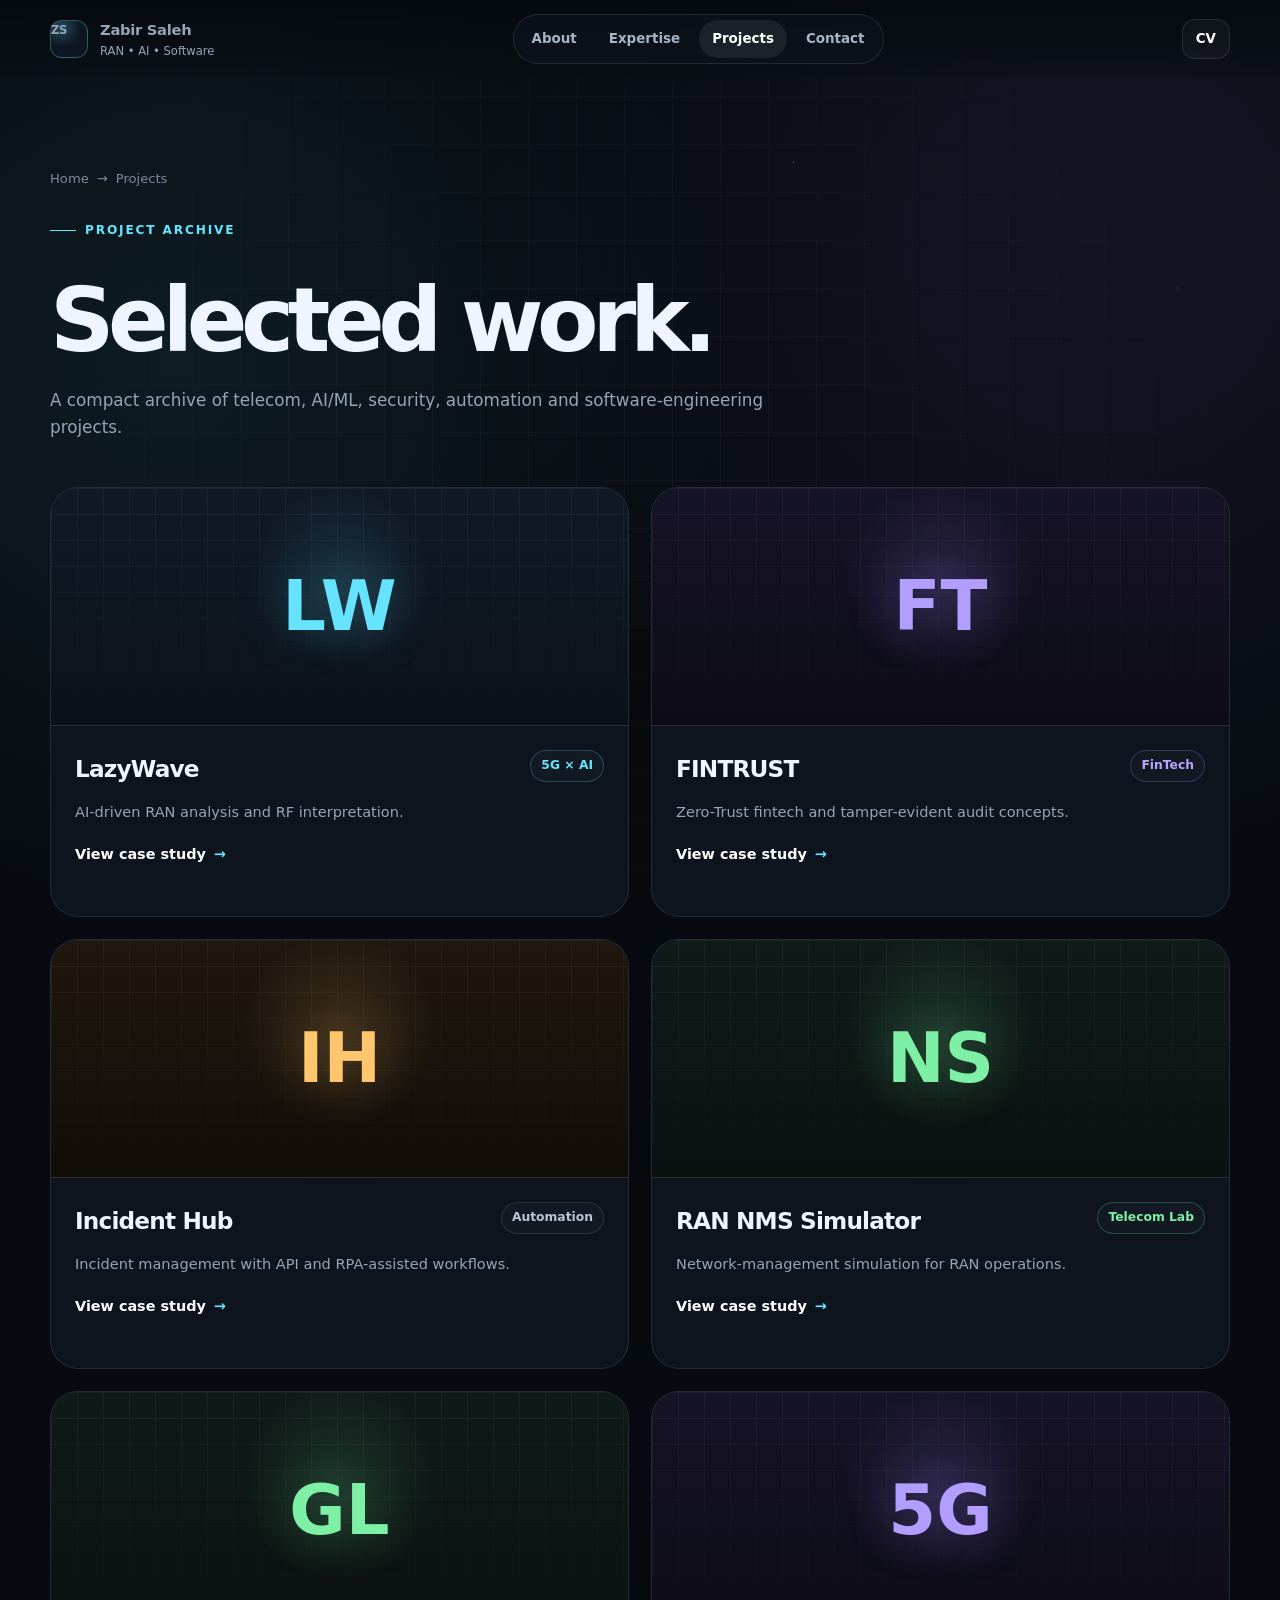
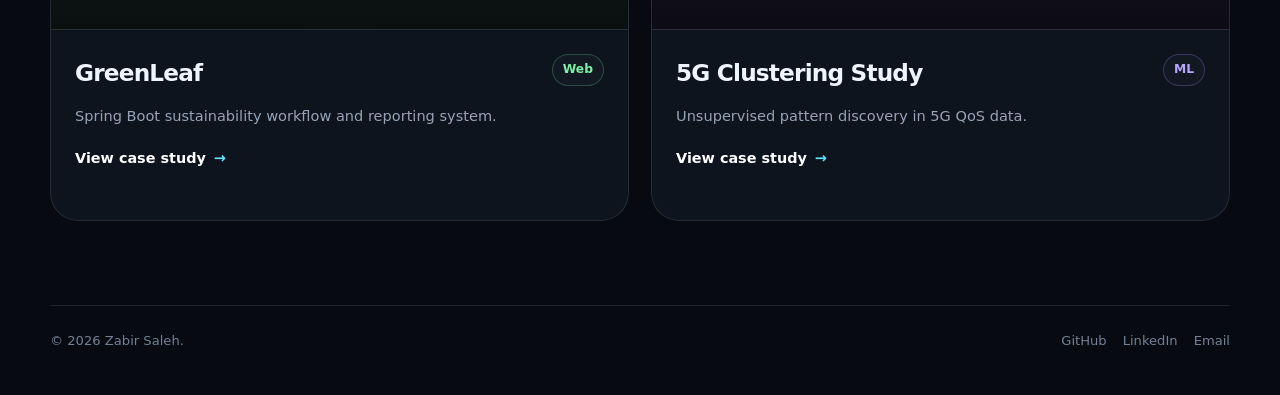
==== projects/index.html @ 318e73ec "Simplify portfolio landing page" ====
<!doctype html>
<html lang="en">
<head>
  <meta charset="utf-8">
  <meta name="viewport" content="width=device-width, initial-scale=1">
  <meta name="theme-color" content="#070b11">
  <meta name="description" content="Selected projects by Zabir Saleh across 5G RAN, AI/ML, telecom simulation and software engineering.">
  <title>Projects | Zabir Saleh</title>
  <link rel="icon" href="../assets/img/favicon.svg" type="image/svg+xml">
  <link rel="stylesheet" href="../assets/css/style.css">
</head>
<body>

<header class="site-header">
  <div class="nav-wrap">
    <a class="brand-lockup" href="../index.html" aria-label="Zabir Saleh home">
      <span class="brand-mark">ZS</span>
      <span><strong>Zabir Saleh</strong><span>RAN • AI • Software</span></span>
    </a>
    <nav class="desktop-nav" aria-label="Primary navigation">
      <a href="../index.html#about">About</a>
      <a href="../index.html#expertise">Expertise</a>
      <a class="active" href="index.html">Projects</a>
      <a href="../index.html#contact">Contact</a>
    </nav>
    <div class="nav-actions">
      <a class="btn nav-cta" href="../cv.html">CV</a>
      <button class="menu-toggle" aria-label="Open navigation" aria-expanded="false"><span></span><span></span><span></span></button>
    </div>
  </div>
  <nav class="mobile-nav" aria-label="Mobile navigation">
    <a href="../index.html#about">About</a>
    <a href="../index.html#expertise">Expertise</a>
    <a class="active" href="index.html">Projects</a>
    <a href="../index.html#contact">Contact</a>
    <a href="../cv.html">CV / Resume</a>
  </nav>
</header>

<main class="subpage">
  <section class="project-hero">
    <div class="container">
      <div class="breadcrumb"><a href="../index.html">Home</a><span>→</span><span>Projects</span></div>
      <div class="eyebrow reveal" style="margin-top:32px;">Project Archive</div>
      <h1 class="project-page-title reveal">Selected work.</h1>
      <p class="project-page-lead reveal">
        A compact archive of telecom, AI/ML, security, automation and software-engineering projects.
      </p>

      <div class="project-grid" style="margin-top:46px;">
        <article class="project-card reveal">
          <div class="project-art"><div class="grid-art"></div><div class="symbol">LW</div></div>
          <div class="project-body"><div class="project-topline"><h3>LazyWave</h3><span class="tag brand">5G × AI</span></div><p>AI-driven RAN analysis and RF interpretation.</p><a class="project-link" href="lazywave.html">View case study <span>→</span></a></div>
        </article>
        <article class="project-card reveal" data-accent="purple">
          <div class="project-art"><div class="grid-art"></div><div class="symbol">FT</div></div>
          <div class="project-body"><div class="project-topline"><h3>FINTRUST</h3><span class="tag purple">FinTech</span></div><p>Zero-Trust fintech and tamper-evident audit concepts.</p><a class="project-link" href="fintrust.html">View case study <span>→</span></a></div>
        </article>
        <article class="project-card reveal" data-accent="orange">
          <div class="project-art"><div class="grid-art"></div><div class="symbol">IH</div></div>
          <div class="project-body"><div class="project-topline"><h3>Incident Hub</h3><span class="tag">Automation</span></div><p>Incident management with API and RPA-assisted workflows.</p><a class="project-link" href="incident-hub.html">View case study <span>→</span></a></div>
        </article>
        <article class="project-card reveal" data-accent="green">
          <div class="project-art"><div class="grid-art"></div><div class="symbol">NS</div></div>
          <div class="project-body"><div class="project-topline"><h3>RAN NMS Simulator</h3><span class="tag green">Telecom Lab</span></div><p>Network-management simulation for RAN operations.</p><a class="project-link" href="nms-simulator.html">View case study <span>→</span></a></div>
        </article>
        <article class="project-card reveal" data-accent="green">
          <div class="project-art"><div class="grid-art"></div><div class="symbol">GL</div></div>
          <div class="project-body"><div class="project-topline"><h3>GreenLeaf</h3><span class="tag green">Web</span></div><p>Spring Boot sustainability workflow and reporting system.</p><a class="project-link" href="greenleaf.html">View case study <span>→</span></a></div>
        </article>
        <article class="project-card reveal" data-accent="purple">
          <div class="project-art"><div class="grid-art"></div><div class="symbol">5G</div></div>
          <div class="project-body"><div class="project-topline"><h3>5G Clustering Study</h3><span class="tag purple">ML</span></div><p>Unsupervised pattern discovery in 5G QoS data.</p><a class="project-link" href="5g-clustering.html">View case study <span>→</span></a></div>
        </article>
      </div>
    </div>
  </section>
</main>

<footer class="site-footer">
  <div class="container footer-row">
    <div>© <span data-year></span> Zabir Saleh.</div>
    <div class="footer-links">
      <a data-github href="#" target="_blank" rel="noreferrer">GitHub</a>
      <a data-linkedin href="#" target="_blank" rel="noreferrer">LinkedIn</a>
      <a data-email href="#">Email</a>
    </div>
  </div>
</footer>
<script src="../assets/js/main.js"></script>
</body>
</html>
---- assets/css/style.css ----
:root {
  --bg: #070b11;
  --bg-soft: #0c121b;
  --panel: rgba(17, 25, 37, 0.84);
  --panel-strong: #111925;
  --text: #eef5ff;
  --muted: #96a4b7;
  --line: rgba(255,255,255,.10);
  --line-strong: rgba(255,255,255,.16);
  --brand: #66e3ff;
  --brand-2: #7df0a5;
  --brand-3: #9f88ff;
  --warn: #ffc66d;
  --danger: #ff8b9b;
  --radius: 24px;
  --radius-sm: 14px;
  --shadow: 0 24px 70px rgba(0,0,0,.35);
  --max: 1180px;
}

* { box-sizing: border-box; }

html {
  scroll-behavior: smooth;
  scroll-padding-top: 92px;
}

body {
  margin: 0;
  min-width: 320px;
  color: var(--text);
  background:
    radial-gradient(circle at 14% 18%, rgba(102,227,255,.08), transparent 28%),
    radial-gradient(circle at 86% 12%, rgba(159,136,255,.08), transparent 30%),
    var(--bg);
  font-family: Inter, ui-sans-serif, system-ui, -apple-system, BlinkMacSystemFont, "Segoe UI", sans-serif;
  -webkit-font-smoothing: antialiased;
  line-height: 1.6;
}

body::before {
  content: "";
  position: fixed;
  inset: 0;
  z-index: -2;
  pointer-events: none;
  background-image:
    linear-gradient(rgba(255,255,255,.026) 1px, transparent 1px),
    linear-gradient(90deg, rgba(255,255,255,.026) 1px, transparent 1px);
  background-size: 48px 48px;
  mask-image: radial-gradient(circle at center, #000 20%, transparent 92%);
}

body::after {
  content: "";
  position: fixed;
  inset: 0;
  z-index: -3;
  pointer-events: none;
  background:
    radial-gradient(1px 1px at 10% 20%, rgba(255,255,255,.55), transparent),
    radial-gradient(1px 1px at 23% 70%, rgba(255,255,255,.28), transparent),
    radial-gradient(1px 1px at 62% 18%, rgba(255,255,255,.42), transparent),
    radial-gradient(1px 1px at 78% 62%, rgba(255,255,255,.30), transparent),
    radial-gradient(1px 1px at 92% 32%, rgba(255,255,255,.34), transparent);
}

::selection {
  background: rgba(102,227,255,.28);
  color: white;
}

a { color: inherit; text-decoration: none; }
img { max-width: 100%; display: block; }
button, input, textarea { font: inherit; }

.container {
  width: min(var(--max), calc(100% - 40px));
  margin-inline: auto;
}

.section {
  padding: 96px 0;
}

.section-tight { padding: 70px 0; }

.eyebrow {
  display: inline-flex;
  align-items: center;
  gap: 9px;
  margin-bottom: 16px;
  color: var(--brand);
  font-size: .76rem;
  font-weight: 800;
  letter-spacing: .15em;
  text-transform: uppercase;
}

.eyebrow::before {
  content: "";
  width: 26px;
  height: 1px;
  background: currentColor;
}

.section-title {
  margin: 0;
  max-width: 800px;
  font-size: clamp(2.15rem, 5vw, 4.35rem);
  line-height: 1.02;
  letter-spacing: -.055em;
}

.section-title em,
.hero-title em {
  font-family: Georgia, "Times New Roman", serif;
  font-weight: 400;
  color: rgba(238,245,255,.88);
}

.section-copy {
  max-width: 720px;
  margin-top: 24px;
  color: var(--muted);
  font-size: 1.03rem;
}

.muted { color: var(--muted); }
.small { font-size: .9rem; }

.grid-2 {
  display: grid;
  grid-template-columns: repeat(2, minmax(0,1fr));
  gap: 24px;
}

.grid-3 {
  display: grid;
  grid-template-columns: repeat(3, minmax(0,1fr));
  gap: 20px;
}

.grid-4 {
  display: grid;
  grid-template-columns: repeat(4, minmax(0,1fr));
  gap: 16px;
}

.card {
  border: 1px solid var(--line);
  background:
    linear-gradient(180deg, rgba(255,255,255,.035), rgba(255,255,255,.012)),
    var(--panel);
  border-radius: var(--radius);
  box-shadow: inset 0 1px 0 rgba(255,255,255,.035);
}

.glass {
  backdrop-filter: blur(16px);
  -webkit-backdrop-filter: blur(16px);
}

.tag {
  display: inline-flex;
  align-items: center;
  min-height: 30px;
  padding: 5px 10px;
  border: 1px solid var(--line);
  border-radius: 999px;
  color: #b9c6d7;
  background: rgba(255,255,255,.025);
  font-size: .77rem;
  font-weight: 700;
}

.tag.brand { color: var(--brand); border-color: rgba(102,227,255,.24); }
.tag.green { color: var(--brand-2); border-color: rgba(125,240,165,.24); }
.tag.purple { color: #b6a6ff; border-color: rgba(159,136,255,.26); }

.btn {
  display: inline-flex;
  align-items: center;
  justify-content: center;
  gap: 9px;
  min-height: 46px;
  padding: 11px 18px;
  border: 1px solid var(--line);
  border-radius: 13px;
  background: rgba(255,255,255,.035);
  color: white;
  font-weight: 750;
  cursor: pointer;
  transition: transform .2s ease, border-color .2s ease, background .2s ease;
}

.btn:hover {
  transform: translateY(-2px);
  border-color: var(--line-strong);
  background: rgba(255,255,255,.065);
}

.btn-primary {
  border-color: rgba(102,227,255,.32);
  color: #061019;
  background: linear-gradient(135deg, var(--brand), #99f3ff);
  box-shadow: 0 12px 35px rgba(102,227,255,.16);
}

.btn-primary:hover { background: linear-gradient(135deg, #83e9ff, #b6f7ff); }

.icon {
  width: 18px;
  height: 18px;
  display: inline-block;
  flex: 0 0 18px;
}

/* Header */
.site-header {
  position: fixed;
  inset: 0 0 auto;
  z-index: 100;
  background: linear-gradient(180deg, rgba(7,11,17,.92), rgba(7,11,17,.72), transparent);
  backdrop-filter: blur(10px);
  -webkit-backdrop-filter: blur(10px);
}

.nav-wrap {
  width: min(var(--max), calc(100% - 40px));
  min-height: 78px;
  margin-inline: auto;
  display: flex;
  align-items: center;
  justify-content: space-between;
  gap: 24px;
}

.brand-lockup {
  display: flex;
  align-items: center;
  gap: 12px;
}

.brand-mark {
  width: 38px;
  height: 38px;
  display: grid;
  place-items: center;
  border-radius: 12px;
  border: 1px solid rgba(102,227,255,.30);
  background:
    radial-gradient(circle at 30% 20%, rgba(102,227,255,.25), transparent 50%),
    #0d1621;
  color: var(--brand);
  font-size: .82rem;
  font-weight: 900;
  letter-spacing: -.02em;
}

.brand-lockup strong {
  display: block;
  font-size: .92rem;
  letter-spacing: -.02em;
}

.brand-lockup span {
  display: block;
  color: var(--muted);
  font-size: .72rem;
}

.desktop-nav {
  display: flex;
  align-items: center;
  gap: 6px;
  padding: 5px;
  border: 1px solid var(--line);
  border-radius: 999px;
  background: rgba(14,21,31,.7);
}

.desktop-nav a {
  padding: 8px 13px;
  border-radius: 999px;
  color: #a7b4c5;
  font-size: .84rem;
  font-weight: 700;
  transition: color .2s ease, background .2s ease;
}

.desktop-nav a:hover,
.desktop-nav a.active {
  color: white;
  background: rgba(255,255,255,.07);
}

.nav-actions {
  display: flex;
  align-items: center;
  gap: 10px;
}

.nav-cta {
  min-height: 40px;
  padding: 8px 13px;
  font-size: .84rem;
}

.menu-toggle {
  display: none;
  width: 42px;
  height: 42px;
  border: 1px solid var(--line);
  border-radius: 12px;
  background: rgba(255,255,255,.035);
  color: white;
  cursor: pointer;
}

.menu-toggle span {
  display: block;
  width: 18px;
  height: 2px;
  margin: 4px auto;
  border-radius: 2px;
  background: currentColor;
  transition: transform .25s ease, opacity .25s ease;
}

.menu-toggle.open span:first-child { transform: translateY(6px) rotate(45deg); }
.menu-toggle.open span:nth-child(2) { opacity: 0; }
.menu-toggle.open span:last-child { transform: translateY(-6px) rotate(-45deg); }

.mobile-nav {
  display: none;
  width: min(var(--max), calc(100% - 40px));
  margin: -4px auto 12px;
  padding: 12px;
  border: 1px solid var(--line);
  border-radius: 18px;
  background: rgba(14,21,31,.96);
  box-shadow: var(--shadow);
}

.mobile-nav.open { display: grid; }

.mobile-nav a {
  padding: 11px 12px;
  border-radius: 10px;
  color: #b7c2d1;
  font-weight: 750;
}

.mobile-nav a:hover,
.mobile-nav a.active {
  color: white;
  background: rgba(255,255,255,.05);
}

/* Hero */
.hero {
  position: relative;
  min-height: 100vh;
  padding: 138px 0 70px;
  display: grid;
  align-items: center;
  overflow: hidden;
}

.hero-grid {
  display: grid;
  grid-template-columns: 1.05fr .95fr;
  gap: 58px;
  align-items: center;
}

.hero-kicker {
  display: inline-flex;
  gap: 10px;
  align-items: center;
  margin-bottom: 18px;
  color: #b9c6d7;
  font-size: .86rem;
  font-weight: 700;
}

.status-dot {
  width: 8px;
  height: 8px;
  border-radius: 50%;
  background: var(--brand-2);
  box-shadow: 0 0 0 5px rgba(125,240,165,.08), 0 0 20px rgba(125,240,165,.35);
}

.hero-title {
  margin: 0;
  max-width: 790px;
  font-size: clamp(3.35rem, 7.2vw, 7.15rem);
  line-height: .91;
  letter-spacing: -.075em;
}

.hero-title .accent {
  color: var(--brand);
}

.hero-desc {
  max-width: 650px;
  margin: 28px 0 0;
  color: var(--muted);
  font-size: clamp(1rem, 1.5vw, 1.12rem);
}

.hero-actions {
  display: flex;
  flex-wrap: wrap;
  gap: 12px;
  margin-top: 32px;
}

.hero-meta {
  display: flex;
  flex-wrap: wrap;
  gap: 20px;
  margin-top: 34px;
  color: #7f8da0;
  font-size: .82rem;
}

.hero-meta strong {
  display: block;
  margin-bottom: 2px;
  color: #dce6f2;
  font-size: .92rem;
}

.hero-visual {
  position: relative;
  min-height: 520px;
}

.network-stage {
  position: absolute;
  inset: 20px 0 0;
  overflow: hidden;
  border: 1px solid var(--line);
  border-radius: 34px;
  background:
    radial-gradient(circle at 50% 38%, rgba(102,227,255,.12), transparent 28%),
    radial-gradient(circle at 20% 80%, rgba(159,136,255,.10), transparent 30%),
    linear-gradient(180deg, rgba(255,255,255,.035), rgba(255,255,255,.012)),
    #0b1119;
  box-shadow: var(--shadow), inset 0 1px 0 rgba(255,255,255,.05);
}

.network-stage::before {
  content: "";
  position: absolute;
  inset: 0;
  background-image:
    linear-gradient(rgba(255,255,255,.035) 1px, transparent 1px),
    linear-gradient(90deg, rgba(255,255,255,.035) 1px, transparent 1px);
  background-size: 32px 32px;
  mask-image: linear-gradient(to bottom, #000, transparent 92%);
}

.radar {
  position: absolute;
  left: 50%;
  top: 47%;
  width: 290px;
  aspect-ratio: 1;
  transform: translate(-50%, -50%);
}

.ring {
  position: absolute;
  inset: 0;
  border: 1px solid rgba(102,227,255,.18);
  border-radius: 50%;
}

.ring:nth-child(2) { inset: 18%; }
.ring:nth-child(3) { inset: 36%; }

.radar::before,
.radar::after {
  content: "";
  position: absolute;
  left: 50%;
  top: 50%;
  background: linear-gradient(90deg, transparent, rgba(102,227,255,.28), transparent);
  transform-origin: center;
}
.radar::before { width: 100%; height: 1px; transform: translate(-50%, -50%) rotate(23deg); }
.radar::after { width: 1px; height: 100%; transform: translate(-50%, -50%) rotate(23deg); }

.core-node {
  position: absolute;
  left: 50%;
  top: 50%;
  width: 58px;
  height: 58px;
  display: grid;
  place-items: center;
  transform: translate(-50%, -50%);
  border: 1px solid rgba(102,227,255,.45);
  border-radius: 18px;
  background: #0c1822;
  color: var(--brand);
  font-size: 1.28rem;
  font-weight: 900;
  box-shadow: 0 0 60px rgba(102,227,255,.15);
}

.signal-node {
  position: absolute;
  width: 10px;
  height: 10px;
  border-radius: 50%;
  background: var(--brand);
  box-shadow: 0 0 20px rgba(102,227,255,.7);
}
.node-a { left: 18%; top: 28%; }
.node-b { right: 16%; top: 35%; background: var(--brand-2); box-shadow: 0 0 20px rgba(125,240,165,.65); }
.node-c { left: 26%; bottom: 20%; background: #b29eff; box-shadow: 0 0 20px rgba(159,136,255,.7); }
.node-d { right: 22%; bottom: 18%; background: var(--warn); box-shadow: 0 0 20px rgba(255,198,109,.6); }

.metric-card {
  position: absolute;
  min-width: 150px;
  padding: 13px 14px;
  border: 1px solid var(--line);
  border-radius: 16px;
  background: rgba(12,18,27,.84);
  backdrop-filter: blur(10px);
  box-shadow: 0 14px 40px rgba(0,0,0,.25);
}

.metric-card span {
  display: block;
  color: var(--muted);
  font-size: .67rem;
  font-weight: 700;
  letter-spacing: .09em;
  text-transform: uppercase;
}

.metric-card strong {
  display: block;
  margin-top: 3px;
  font-size: 1.25rem;
  letter-spacing: -.03em;
}

.metric-card small { color: #7c8ca0; font-size: .72rem; }
.metric-a { left: 24px; top: 25px; }
.metric-b { right: 22px; top: 86px; }
.metric-c { left: 28px; bottom: 35px; }
.metric-d { right: 26px; bottom: 28px; }

.scroll-cue {
  position: absolute;
  left: 50%;
  bottom: 24px;
  display: inline-flex;
  align-items: center;
  gap: 9px;
  transform: translateX(-50%);
  color: #718095;
  font-size: .75rem;
  font-weight: 700;
  letter-spacing: .1em;
  text-transform: uppercase;
}

.scroll-cue::before {
  content: "";
  width: 22px;
  height: 32px;
  border: 1px solid rgba(255,255,255,.15);
  border-radius: 999px;
}

/* Stats */
.stats-row {
  display: grid;
  grid-template-columns: repeat(4, minmax(0,1fr));
  gap: 14px;
  margin-top: 42px;
}

.stat-card {
  min-height: 142px;
  padding: 22px;
}

.stat-card strong {
  display: block;
  font-size: clamp(1.8rem, 4vw, 3rem);
  line-height: 1;
  letter-spacing: -.055em;
}

.stat-card span {
  display: block;
  margin-top: 10px;
  color: var(--muted);
  font-size: .84rem;
}

/* Expertise */
.expertise-grid {
  display: grid;
  grid-template-columns: repeat(3, minmax(0,1fr));
  gap: 18px;
  margin-top: 44px;
}

.expertise-card {
  min-height: 250px;
  padding: 24px;
  position: relative;
  overflow: hidden;
  transition: transform .25s ease, border-color .25s ease;
}

.expertise-card:hover {
  transform: translateY(-6px);
  border-color: var(--line-strong);
}

.expertise-card::after {
  content: "";
  position: absolute;
  width: 180px;
  height: 180px;
  right: -55px;
  top: -70px;
  border-radius: 50%;
  background: radial-gradient(circle, rgba(102,227,255,.10), transparent 70%);
}

.expertise-number {
  color: #65758a;
  font-size: .72rem;
  font-weight: 800;
  letter-spacing: .12em;
}

.expertise-card h3 {
  margin: 56px 0 0;
  font-size: 1.34rem;
  letter-spacing: -.035em;
}

.expertise-card p {
  margin: 11px 0 0;
  color: var(--muted);
  font-size: .92rem;
}

/* Experience timeline */
.timeline {
  margin-top: 44px;
  border-top: 1px solid var(--line);
}

.timeline-item {
  display: grid;
  grid-template-columns: 170px 1fr auto;
  gap: 30px;
  padding: 30px 0;
  border-bottom: 1px solid var(--line);
}

.timeline-period {
  color: #7f8da0;
  font-size: .84rem;
  font-weight: 750;
}

.timeline-item h3 {
  margin: 0;
  font-size: 1.22rem;
  letter-spacing: -.025em;
}

.timeline-item h4 {
  margin: 5px 0 0;
  color: var(--brand);
  font-size: .9rem;
  font-weight: 700;
}

.timeline-item p {
  max-width: 720px;
  margin: 13px 0 0;
  color: var(--muted);
  font-size: .92rem;
}

/* Projects */
.project-grid {
  display: grid;
  grid-template-columns: repeat(2, minmax(0,1fr));
  gap: 22px;
  margin-top: 44px;
}

.project-card {
  position: relative;
  min-height: 430px;
  overflow: hidden;
  border: 1px solid var(--line);
  border-radius: 28px;
  background: #0d141e;
  transition: transform .25s ease, border-color .25s ease;
}

.project-card:hover {
  transform: translateY(-6px);
  border-color: var(--line-strong);
}

.project-art {
  position: relative;
  height: 238px;
  overflow: hidden;
  border-bottom: 1px solid var(--line);
  background:
    radial-gradient(circle at 50% 38%, rgba(102,227,255,.12), transparent 28%),
    linear-gradient(180deg, #101a26, #0b1119);
}

.project-art .grid-art {
  position: absolute;
  inset: 0;
  background-image:
    linear-gradient(rgba(255,255,255,.045) 1px, transparent 1px),
    linear-gradient(90deg, rgba(255,255,255,.045) 1px, transparent 1px);
  background-size: 26px 26px;
  mask-image: linear-gradient(to bottom,#000,transparent);
}

.project-art .symbol {
  position: absolute;
  left: 50%;
  top: 50%;
  transform: translate(-50%,-50%);
  color: var(--brand);
  font-size: 4.3rem;
  font-weight: 900;
  text-shadow: 0 0 50px rgba(102,227,255,.25);
}

.project-card[data-accent="green"] .project-art {
  background: radial-gradient(circle at 50% 38%, rgba(125,240,165,.13), transparent 30%), linear-gradient(180deg,#0f1b19,#0b1110);
}
.project-card[data-accent="green"] .symbol { color: var(--brand-2); text-shadow: 0 0 50px rgba(125,240,165,.24); }
.project-card[data-accent="purple"] .project-art {
  background: radial-gradient(circle at 50% 38%, rgba(159,136,255,.15), transparent 30%), linear-gradient(180deg,#151326,#0d0c16);
}
.project-card[data-accent="purple"] .symbol { color: #b29eff; text-shadow: 0 0 50px rgba(159,136,255,.28); }
.project-card[data-accent="orange"] .project-art {
  background: radial-gradient(circle at 50% 38%, rgba(255,198,109,.14), transparent 30%), linear-gradient(180deg,#20170e,#110d09);
}
.project-card[data-accent="orange"] .symbol { color: var(--warn); text-shadow: 0 0 50px rgba(255,198,109,.22); }

.project-body { padding: 24px; }

.project-topline {
  display: flex;
  justify-content: space-between;
  gap: 14px;
  align-items: flex-start;
}

.project-card h3 {
  margin: 0;
  font-size: 1.45rem;
  letter-spacing: -.035em;
}

.project-card p {
  margin: 13px 0 0;
  color: var(--muted);
  font-size: .91rem;
}

.project-tags {
  display: flex;
  flex-wrap: wrap;
  gap: 7px;
  margin-top: 19px;
}

.project-link {
  display: inline-flex;
  align-items: center;
  gap: 8px;
  margin-top: 20px;
  color: white;
  font-weight: 800;
  font-size: .9rem;
}

.project-link span {
  color: var(--brand);
  transition: transform .2s ease;
}

.project-card:hover .project-link span { transform: translateX(4px); }

/* Lab / focus */
.focus-shell {
  display: grid;
  grid-template-columns: 1.1fr .9fr;
  gap: 28px;
  margin-top: 44px;
}

.focus-large,
.focus-stack > div {
  padding: 28px;
}

.focus-large {
  min-height: 420px;
  position: relative;
  overflow: hidden;
}

.focus-large h3 {
  margin: 0;
  max-width: 500px;
  font-size: clamp(1.8rem, 3vw, 3rem);
  line-height: 1.08;
  letter-spacing: -.045em;
}

.focus-large p {
  max-width: 650px;
  margin: 18px 0 0;
  color: var(--muted);
}

.focus-list {
  display: grid;
  gap: 10px;
  margin-top: 32px;
}

.focus-list div {
  display: flex;
  gap: 12px;
  align-items: center;
  padding: 12px 0;
  border-top: 1px solid var(--line);
  color: #bec9d7;
  font-size: .9rem;
}

.focus-list b {
  color: var(--brand);
  font-size: .74rem;
  letter-spacing: .1em;
}

.focus-stack {
  display: grid;
  gap: 18px;
}

.focus-stack > div { min-height: 200px; }
.focus-stack h4 { margin: 0; font-size: 1.2rem; }
.focus-stack p { margin: 12px 0 0; color: var(--muted); font-size: .9rem; }

/* Contact */
.contact-card {
  position: relative;
  overflow: hidden;
  padding: clamp(28px, 6vw, 62px);
  border-radius: 34px;
  text-align: center;
}

.contact-card::after {
  content: "";
  position: absolute;
  left: 50%;
  bottom: -160px;
  width: 600px;
  height: 300px;
  transform: translateX(-50%);
  border-radius: 50%;
  background: radial-gradient(ellipse, rgba(102,227,255,.12), transparent 68%);
}

.contact-card h2 {
  position: relative;
  z-index: 1;
  margin: 0 auto;
  max-width: 760px;
  font-size: clamp(2.3rem, 5vw, 4.8rem);
  line-height: 1;
  letter-spacing: -.06em;
}

.contact-card p {
  position: relative;
  z-index: 1;
  max-width: 620px;
  margin: 22px auto 0;
  color: var(--muted);
}

.contact-actions {
  position: relative;
  z-index: 1;
  display: flex;
  justify-content: center;
  flex-wrap: wrap;
  gap: 12px;
  margin-top: 30px;
}

/* Footer */
.site-footer {
  padding: 30px 0 44px;
  color: #738196;
  font-size: .82rem;
}

.footer-row {
  display: flex;
  justify-content: space-between;
  align-items: center;
  gap: 20px;
  border-top: 1px solid var(--line);
  padding-top: 24px;
}

.footer-links {
  display: flex;
  flex-wrap: wrap;
  gap: 16px;
}

.footer-links a:hover { color: white; }

/* Reveal animation */
.reveal {
  opacity: 0;
  transform: translateY(16px);
  transition: opacity .55s ease, transform .55s ease;
}

.reveal.visible {
  opacity: 1;
  transform: none;
}

/* Project detail pages */
.subpage {
  padding-top: 92px;
}

.project-hero {
  padding: 76px 0 54px;
}

.breadcrumb {
  display: flex;
  flex-wrap: wrap;
  align-items: center;
  gap: 8px;
  color: #7d8a9d;
  font-size: .82rem;
}

.breadcrumb a:hover { color: white; }

.project-page-title {
  margin: 24px 0 0;
  max-width: 920px;
  font-size: clamp(3rem, 7vw, 6.6rem);
  line-height: .9;
  letter-spacing: -.072em;
}

.project-page-lead {
  max-width: 760px;
  margin-top: 26px;
  color: var(--muted);
  font-size: 1.05rem;
}

.project-meta-grid {
  display: grid;
  grid-template-columns: repeat(4, minmax(0,1fr));
  gap: 12px;
  margin-top: 36px;
}

.meta-box { padding: 18px; }
.meta-box span {
  display: block;
  color: #718096;
  font-size: .68rem;
  font-weight: 800;
  letter-spacing: .12em;
  text-transform: uppercase;
}
.meta-box strong {
  display: block;
  margin-top: 7px;
  font-size: .92rem;
}

.project-showcase {
  min-height: 430px;
  margin-top: 44px;
  position: relative;
  overflow: hidden;
}

.showcase-grid {
  position: absolute;
  inset: 0;
  background-image:
    linear-gradient(rgba(255,255,255,.045) 1px, transparent 1px),
    linear-gradient(90deg, rgba(255,255,255,.045) 1px, transparent 1px);
  background-size: 34px 34px;
  mask-image: linear-gradient(to bottom,#000,transparent 94%);
}

.showcase-center {
  position: absolute;
  inset: 0;
  display: grid;
  place-items: center;
}

.showcase-core {
  width: 160px;
  height: 160px;
  display: grid;
  place-items: center;
  border-radius: 42px;
  border: 1px solid rgba(102,227,255,.30);
  color: var(--brand);
  background: rgba(11,22,32,.86);
  font-size: 3.3rem;
  font-weight: 900;
  box-shadow: 0 0 100px rgba(102,227,255,.14);
}

.showcase-note {
  position: absolute;
  padding: 13px 15px;
  border: 1px solid var(--line);
  border-radius: 14px;
  background: rgba(11,17,25,.84);
  color: #c2cedb;
  font-size: .78rem;
}
.note-1 { left: 7%; top: 14%; }
.note-2 { right: 7%; top: 22%; }
.note-3 { left: 10%; bottom: 18%; }
.note-4 { right: 9%; bottom: 16%; }

.content-grid {
  display: grid;
  grid-template-columns: 260px 1fr;
  gap: 60px;
  padding: 76px 0;
}

.side-index {
  position: sticky;
  top: 108px;
  align-self: start;
}

.side-index span {
  display: block;
  color: #6f7c8f;
  font-size: .72rem;
  font-weight: 800;
  letter-spacing: .12em;
  text-transform: uppercase;
  margin-bottom: 12px;
}

.side-index a {
  display: block;
  padding: 8px 0;
  color: #8c9aad;
  font-size: .85rem;
}

.side-index a:hover { color: white; }

.prose {
  max-width: 780px;
}

.prose section + section {
  margin-top: 62px;
  padding-top: 62px;
  border-top: 1px solid var(--line);
}

.prose h2 {
  margin: 0;
  font-size: clamp(1.9rem, 4vw, 3.1rem);
  line-height: 1.05;
  letter-spacing: -.045em;
}

.prose h3 {
  margin: 32px 0 0;
  font-size: 1.15rem;
}

.prose p,
.prose li {
  color: var(--muted);
  font-size: .96rem;
}

.prose ul {
  padding-left: 20px;
}

.prose li + li { margin-top: 8px; }

.tech-list {
  display: flex;
  flex-wrap: wrap;
  gap: 8px;
  margin-top: 18px;
}

.callout {
  margin-top: 24px;
  padding: 22px;
  border-left: 3px solid var(--brand);
  border-radius: 0 16px 16px 0;
  background: rgba(102,227,255,.05);
  color: #b9c6d7;
}

.next-project {
  display: flex;
  justify-content: space-between;
  align-items: center;
  gap: 20px;
  padding: 28px;
  margin-bottom: 80px;
}

.next-project small {
  display: block;
  color: #748195;
  font-weight: 800;
  letter-spacing: .12em;
  text-transform: uppercase;
}

.next-project strong {
  display: block;
  margin-top: 5px;
  font-size: 1.35rem;
}

/* CV */
.cv-page {
  padding: 110px 0 70px;
}

.cv-toolbar {
  display: flex;
  justify-content: space-between;
  gap: 16px;
  align-items: center;
  margin-bottom: 24px;
}

.cv-sheet {
  padding: clamp(26px, 5vw, 58px);
}

.cv-header {
  display: grid;
  grid-template-columns: 1fr auto;
  gap: 30px;
  padding-bottom: 34px;
  border-bottom: 1px solid var(--line);
}

.cv-header h1 {
  margin: 0;
  font-size: clamp(2.6rem, 6vw, 5rem);
  line-height: .95;
  letter-spacing: -.06em;
}

.cv-header p {
  max-width: 670px;
  margin: 16px 0 0;
  color: var(--muted);
}

.cv-contact {
  text-align: right;
  color: #aab6c5;
  font-size: .86rem;
}

.cv-contact a { display: block; margin-bottom: 6px; }

.cv-section {
  display: grid;
  grid-template-columns: 180px 1fr;
  gap: 36px;
  padding: 34px 0;
  border-bottom: 1px solid var(--line);
}

.cv-section h2 {
  margin: 0;
  color: #8795a8;
  font-size: .74rem;
  letter-spacing: .14em;
  text-transform: uppercase;
}

.cv-item + .cv-item {
  margin-top: 28px;
}

.cv-item h3 {
  margin: 0;
  font-size: 1.05rem;
}

.cv-item h4 {
  margin: 4px 0 0;
  color: var(--brand);
  font-size: .88rem;
}

.cv-item p {
  margin: 9px 0 0;
  color: var(--muted);
  font-size: .9rem;
}

/* 404 */
.not-found {
  min-height: 100vh;
  display: grid;
  place-items: center;
  padding: 40px 0;
  text-align: center;
}

.not-found h1 {
  margin: 0;
  font-size: clamp(5rem, 18vw, 12rem);
  line-height: .8;
  letter-spacing: -.08em;
  color: var(--brand);
}

.not-found h2 {
  margin: 28px 0 0;
  font-size: 1.8rem;
}

.not-found p {
  max-width: 520px;
  margin: 12px auto 24px;
  color: var(--muted);
}

/* Responsive */
@media (max-width: 980px) {
  .desktop-nav { display: none; }
  .menu-toggle { display: block; }
  .nav-actions .nav-cta { display: none; }

  .hero-grid,
  .focus-shell {
    grid-template-columns: 1fr;
  }

  .hero {
    padding-top: 120px;
  }

  .hero-visual {
    min-height: 470px;
    max-width: 650px;
    width: 100%;
    margin: 0 auto;
  }

  .expertise-grid { grid-template-columns: repeat(2, minmax(0,1fr)); }
  .stats-row { grid-template-columns: repeat(2, minmax(0,1fr)); }
  .grid-4 { grid-template-columns: repeat(2, minmax(0,1fr)); }
  .project-meta-grid { grid-template-columns: repeat(2, minmax(0,1fr)); }

  .content-grid {
    grid-template-columns: 1fr;
    gap: 28px;
  }

  .side-index {
    position: static;
    display: flex;
    flex-wrap: wrap;
    gap: 6px 14px;
  }

  .side-index span { width: 100%; }
  .side-index a { padding: 4px 0; }
}

@media (max-width: 720px) {
  .container,
  .nav-wrap,
  .mobile-nav {
    width: min(100% - 28px, var(--max));
  }

  .section { padding: 72px 0; }
  .section-tight { padding: 52px 0; }

  .hero {
    min-height: auto;
    padding: 115px 0 72px;
  }

  .hero-title {
    font-size: clamp(3rem, 15vw, 5.2rem);
  }

  .hero-visual {
    min-height: 410px;
  }

  .network-stage { border-radius: 26px; }
  .radar { width: 225px; }

  .metric-card {
    min-width: 126px;
    padding: 10px 11px;
  }
  .metric-card strong { font-size: 1.05rem; }
  .metric-a { left: 13px; top: 15px; }
  .metric-b { right: 12px; top: 67px; }
  .metric-c { left: 14px; bottom: 20px; }
  .metric-d { right: 14px; bottom: 18px; }

  .stats-row,
  .expertise-grid,
  .project-grid,
  .grid-2,
  .grid-3,
  .grid-4,
  .project-meta-grid {
    grid-template-columns: 1fr;
  }

  .timeline-item {
    grid-template-columns: 1fr;
    gap: 9px;
  }

  .timeline-item .tag { justify-self: start; }

  .project-card { min-height: auto; }
  .project-art { height: 205px; }

  .project-showcase { min-height: 360px; }
  .showcase-core { width: 120px; height: 120px; border-radius: 32px; font-size: 2.4rem; }
  .showcase-note { font-size: .68rem; padding: 9px 10px; }

  .cv-header,
  .cv-section {
    grid-template-columns: 1fr;
  }

  .cv-contact { text-align: left; }
  .cv-toolbar { align-items: flex-start; flex-direction: column; }

  .footer-row {
    align-items: flex-start;
    flex-direction: column;
  }
}

@media (max-width: 460px) {
  .brand-lockup span { display: none; }
  .hero-actions .btn { width: 100%; }
  .hero-meta { gap: 14px; }
  .metric-d { display: none; }
  .note-2, .note-3 { display: none; }
}

@media (prefers-reduced-motion: reduce) {
  *,
  *::before,
  *::after {
    scroll-behavior: auto !important;
    animation-duration: .01ms !important;
    animation-iteration-count: 1 !important;
    transition-duration: .01ms !important;
  }
  .reveal {
    opacity: 1;
    transform: none;
  }
}

@media print {
  body {
    background: white !important;
    color: #111 !important;
  }
  body::before,
  body::after,
  .site-header,
  .site-footer,
  .cv-toolbar {
    display: none !important;
  }
  .cv-page {
    padding: 0;
  }
  .cv-sheet {
    border: 0 !important;
    box-shadow: none !important;
    background: white !important;
    color: #111 !important;
    padding: 0;
  }
  .cv-header,
  .cv-section {
    border-color: #ddd;
  }
  .cv-header p,
  .cv-contact,
  .cv-section h2,
  .cv-item p {
    color: #444 !important;
  }
  .cv-item h4 {
    color: #006b7a !important;
  }
}


/* =========================================================
   HOME PAGE V1.2 — simplified density + smaller typography
   Scoped to .home-page so project case studies and CV retain
   their detailed layouts.
   ========================================================= */

.home-page .section {
  padding: 68px 0;
}

.home-page .hero {
  min-height: 88vh;
  padding: 112px 0 56px;
}

.home-page .hero-grid {
  grid-template-columns: 1.08fr .92fr;
  gap: 42px;
}

.home-page .hero-kicker {
  margin-bottom: 14px;
  font-size: .80rem;
}

.home-page .hero-title {
  max-width: 720px;
  font-size: clamp(2.65rem, 5.1vw, 4.75rem);
  line-height: .97;
  letter-spacing: -.064em;
}

.home-page .hero-desc {
  max-width: 570px;
  margin-top: 20px;
  font-size: clamp(.94rem, 1.15vw, 1.04rem);
  line-height: 1.65;
}

.home-page .hero-actions {
  margin-top: 26px;
}

.home-page .hero-visual {
  min-height: 430px;
}

.home-page .network-stage {
  inset: 12px 0 0;
  border-radius: 28px;
}

.home-page .radar {
  width: 250px;
}

.home-page .metric-card {
  min-width: 132px;
  padding: 11px 12px;
}

.home-page .metric-card strong {
  font-size: 1.08rem;
}

.home-page .metric-a { left: 18px; top: 20px; }
.home-page .metric-b { right: 18px; top: 70px; }
.home-page .metric-c { left: 20px; bottom: 26px; }

.home-page .section-title {
  max-width: 700px;
  font-size: clamp(1.85rem, 3.35vw, 2.95rem);
  line-height: 1.06;
  letter-spacing: -.047em;
}

.home-page .section-copy {
  max-width: 650px;
  margin-top: 18px;
  font-size: .96rem;
  line-height: 1.72;
}

.home-page .compact-copy {
  max-width: 920px;
  margin-left: auto;
  margin-right: auto;
}

.home-page .home-skill-tags {
  margin-top: 24px;
}

.home-page .home-expertise-grid {
  grid-template-columns: repeat(3, minmax(0,1fr));
  margin-top: 34px;
}

.home-page .expertise-card {
  min-height: 205px;
  padding: 22px;
}

.home-page .expertise-card h3 {
  margin-top: 34px;
  font-size: 1.18rem;
}

.home-page .expertise-card p {
  font-size: .87rem;
  line-height: 1.62;
}

.home-page .project-section-head {
  display: flex;
  justify-content: space-between;
  align-items: end;
  gap: 28px;
}

.home-page .text-link {
  flex: 0 0 auto;
  padding-bottom: 8px;
  color: #9caabd;
  font-size: .86rem;
  font-weight: 750;
}

.home-page .text-link span {
  color: var(--brand);
  margin-left: 5px;
}

.home-page .text-link:hover {
  color: white;
}

.home-page .project-grid {
  margin-top: 34px;
}

.home-page .project-card {
  min-height: 360px;
}

.home-page .project-art {
  height: 190px;
}

.home-page .project-art .symbol {
  font-size: 3.55rem;
}

.home-page .project-body {
  padding: 21px;
}

.home-page .project-card h3 {
  font-size: 1.22rem;
}

.home-page .project-card p {
  margin-top: 10px;
  font-size: .86rem;
  line-height: 1.6;
}

.home-page .project-tags {
  margin-top: 15px;
}

.home-page .project-link {
  margin-top: 17px;
  font-size: .85rem;
}

.home-page .home-contact-section {
  padding-top: 54px;
}

.home-page .contact-card {
  padding: clamp(28px, 4vw, 46px);
  border-radius: 28px;
}

.home-page .contact-card h2 {
  max-width: 620px;
  font-size: clamp(2rem, 3.6vw, 3.25rem);
}

.home-page .contact-card p {
  margin-top: 14px;
  font-size: .94rem;
}

.home-page .contact-actions {
  margin-top: 24px;
}

.home-page .contact-eyebrow {
  justify-content: center;
}

@media (max-width: 980px) {
  .home-page .hero {
    min-height: auto;
    padding-top: 110px;
  }

  .home-page .hero-grid {
    grid-template-columns: 1fr;
    gap: 34px;
  }

  .home-page .hero-visual {
    min-height: 390px;
    max-width: 590px;
  }

  .home-page .home-expertise-grid {
    grid-template-columns: 1fr;
  }

  .home-page .expertise-card {
    min-height: 170px;
  }

  .home-page .expertise-card h3 {
    margin-top: 25px;
  }
}

@media (max-width: 720px) {
  .home-page .section {
    padding: 56px 0;
  }

  .home-page .hero {
    padding: 104px 0 52px;
  }

  .home-page .hero-title {
    font-size: clamp(2.45rem, 11.5vw, 3.9rem);
    line-height: .98;
  }

  .home-page .section-title {
    font-size: clamp(1.75rem, 8.4vw, 2.55rem);
  }

  .home-page .hero-visual {
    min-height: 350px;
  }

  .home-page .radar {
    width: 205px;
  }

  .home-page .project-section-head {
    align-items: flex-start;
    flex-direction: column;
    gap: 10px;
  }

  .home-page .text-link {
    padding-bottom: 0;
  }

  .home-page .project-art {
    height: 175px;
  }
}

@media (max-width: 460px) {
  .home-page .hero-title {
    font-size: clamp(2.28rem, 11vw, 3.25rem);
  }

  .home-page .hero-visual {
    min-height: 320px;
  }

  .home-page .metric-card {
    min-width: 112px;
  }

  .home-page .metric-card small {
    display: none;
  }

  .home-page .metric-c {
    left: 14px;
    bottom: 16px;
  }
}
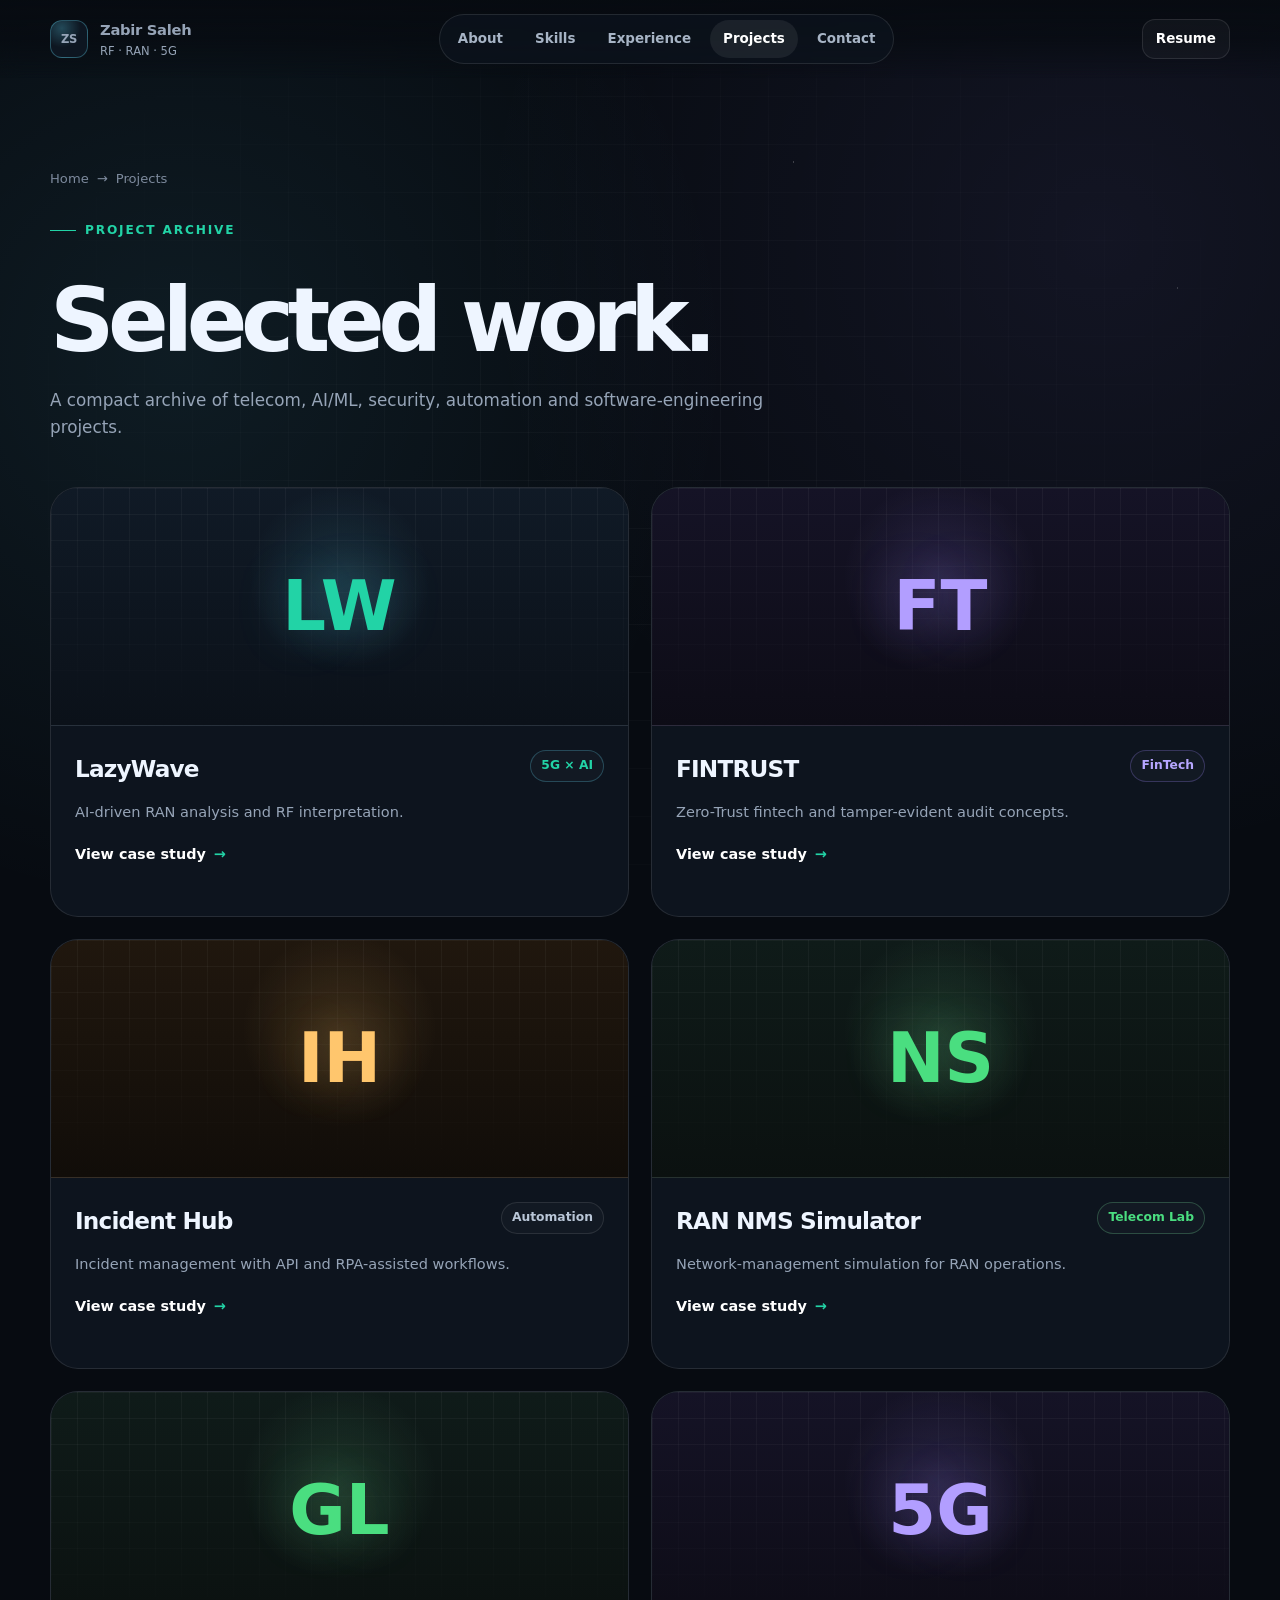
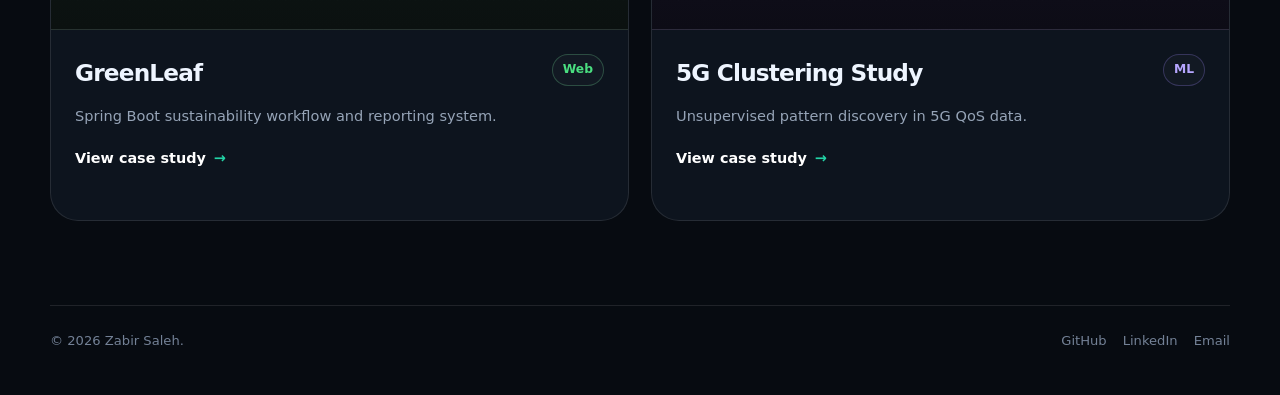
==== commit 24ea794c: "Build professional RF and RAN portfolio" ====
--- a/projects/index.html
+++ b/projects/index.html
@@ -15,25 +15,27 @@
   <div class="nav-wrap">
     <a class="brand-lockup" href="../index.html" aria-label="Zabir Saleh home">
       <span class="brand-mark">ZS</span>
-      <span><strong>Zabir Saleh</strong><span>RAN • AI • Software</span></span>
+      <span><strong>Zabir Saleh</strong><span>RF · RAN · 5G</span></span>
     </a>
     <nav class="desktop-nav" aria-label="Primary navigation">
       <a href="../index.html#about">About</a>
-      <a href="../index.html#expertise">Expertise</a>
+      <a href="../index.html#expertise">Skills</a>
+      <a href="../index.html#experience">Experience</a>
       <a class="active" href="index.html">Projects</a>
       <a href="../index.html#contact">Contact</a>
     </nav>
     <div class="nav-actions">
-      <a class="btn nav-cta" href="../cv.html">CV</a>
+      <a class="btn nav-cta" href="../cv.html">Resume</a>
       <button class="menu-toggle" aria-label="Open navigation" aria-expanded="false"><span></span><span></span><span></span></button>
     </div>
   </div>
   <nav class="mobile-nav" aria-label="Mobile navigation">
     <a href="../index.html#about">About</a>
-    <a href="../index.html#expertise">Expertise</a>
+    <a href="../index.html#expertise">Skills</a>
+    <a href="../index.html#experience">Experience</a>
     <a class="active" href="index.html">Projects</a>
     <a href="../index.html#contact">Contact</a>
-    <a href="../cv.html">CV / Resume</a>
+    <a href="../cv.html">Resume</a>
   </nav>
 </header>
 
--- a/assets/css/style.css
+++ b/assets/css/style.css
@@ -7,9 +7,9 @@
   --muted: #96a4b7;
   --line: rgba(255,255,255,.10);
   --line-strong: rgba(255,255,255,.16);
-  --brand: #66e3ff;
-  --brand-2: #7df0a5;
-  --brand-3: #9f88ff;
+  --brand: #22d3a6;
+  --brand-2: #4ade80;
+  --brand-3: #5eead4;
   --warn: #ffc66d;
   --danger: #ff8b9b;
   --radius: 24px;
@@ -270,6 +270,8 @@
   font-size: .72rem;
 }
 
+.brand-lockup .brand-mark { display: grid; }
+
 .desktop-nav {
   display: flex;
   align-items: center;
@@ -1259,6 +1261,26 @@
   font-size: .9rem;
 }
 
+.cv-summary {
+  margin: 0;
+  color: var(--muted);
+  line-height: 1.75;
+}
+
+.cv-item ul {
+  margin: 12px 0 0;
+  padding-left: 19px;
+  color: var(--muted);
+  font-size: .9rem;
+}
+
+.cv-item li + li { margin-top: 7px; }
+
+.certification-list .tag {
+  color: var(--brand);
+  border-color: rgba(34,211,166,.26);
+}
+
 /* 404 */
 .not-found {
   min-height: 100vh;
@@ -1405,11 +1427,860 @@
 }
 
 @media (max-width: 460px) {
-  .brand-lockup span { display: none; }
+  .brand-lockup > span:last-child > span { display: none; }
   .hero-actions .btn { width: 100%; }
   .hero-meta { gap: 14px; }
   .metric-d { display: none; }
   .note-2, .note-3 { display: none; }
+}
+
+/* Professional profile homepage */
+.profile-home {
+  --profile-green: #22d3a6;
+  --profile-green-bright: #57efbf;
+  --profile-ink: #080b0a;
+  --profile-panel: #111715;
+  --profile-panel-soft: #0d1210;
+  --profile-line: rgba(255,255,255,.105);
+  background:
+    radial-gradient(circle at 14% 12%, rgba(34,211,166,.075), transparent 26%),
+    radial-gradient(circle at 84% 7%, rgba(74,222,128,.05), transparent 25%),
+    #080b0a;
+  color: #f6faf8;
+}
+
+.profile-home::before {
+  background-image:
+    linear-gradient(rgba(255,255,255,.018) 1px, transparent 1px),
+    linear-gradient(90deg, rgba(255,255,255,.018) 1px, transparent 1px);
+  background-size: 62px 62px;
+  mask-image: linear-gradient(to bottom, #000, transparent 78%);
+}
+
+.skip-link {
+  position: fixed;
+  top: 8px;
+  left: 8px;
+  z-index: 999;
+  padding: 10px 14px;
+  border-radius: 8px;
+  background: white;
+  color: #080b0a;
+  transform: translateY(-160%);
+  transition: transform .2s ease;
+}
+
+.skip-link:focus { transform: translateY(0); }
+
+.profile-header {
+  background: rgba(8,11,10,.86);
+  border-bottom: 1px solid rgba(255,255,255,.055);
+  backdrop-filter: blur(18px);
+  -webkit-backdrop-filter: blur(18px);
+}
+
+.profile-header .nav-wrap { min-height: 76px; }
+
+.profile-header .brand-mark {
+  border-color: rgba(34,211,166,.30);
+  background: linear-gradient(145deg, rgba(34,211,166,.18), rgba(255,255,255,.02));
+  color: var(--profile-green-bright);
+}
+
+.profile-header .desktop-nav {
+  border: 0;
+  background: transparent;
+  gap: 4px;
+}
+
+.profile-header .desktop-nav a {
+  padding: 9px 12px;
+  color: #a6b0ac;
+}
+
+.profile-header .desktop-nav a:hover,
+.profile-header .desktop-nav a.active {
+  color: white;
+  background: rgba(34,211,166,.08);
+}
+
+.profile-header .nav-cta {
+  border-color: rgba(34,211,166,.46);
+  color: var(--profile-green-bright);
+  background: rgba(34,211,166,.06);
+}
+
+.profile-header .nav-cta:hover { background: rgba(34,211,166,.13); }
+
+.profile-hero {
+  position: relative;
+  min-height: 100vh;
+  padding: 145px 0 52px;
+  overflow: hidden;
+}
+
+.profile-hero::before,
+.profile-hero::after {
+  content: "";
+  position: absolute;
+  border-radius: 50%;
+  pointer-events: none;
+}
+
+.profile-hero::before {
+  width: 520px;
+  height: 520px;
+  right: -200px;
+  top: 80px;
+  border: 1px solid rgba(34,211,166,.085);
+  box-shadow: 0 0 0 90px rgba(34,211,166,.017), 0 0 0 180px rgba(34,211,166,.012);
+}
+
+.profile-hero::after {
+  width: 280px;
+  height: 280px;
+  left: -150px;
+  bottom: 120px;
+  background: rgba(34,211,166,.055);
+  filter: blur(95px);
+}
+
+.profile-hero-grid {
+  min-height: calc(100vh - 280px);
+  display: grid;
+  grid-template-columns: minmax(0,1.08fr) minmax(360px,.92fr);
+  align-items: center;
+  gap: clamp(64px, 8vw, 110px);
+}
+
+.profile-kicker {
+  display: flex;
+  align-items: center;
+  gap: 10px;
+  margin: 0 0 18px;
+  color: #a7b3ae;
+  font-size: .79rem;
+  font-weight: 800;
+  letter-spacing: .13em;
+  text-transform: uppercase;
+}
+
+.profile-kicker span {
+  width: 22px;
+  height: 2px;
+  background: var(--profile-green);
+}
+
+.profile-hero-copy h1 {
+  margin: 0;
+  color: #f7faf8;
+  font-size: clamp(3.3rem, 6.1vw, 6.6rem);
+  font-weight: 780;
+  line-height: .94;
+  letter-spacing: -.07em;
+}
+
+.profile-hero-copy h1 strong {
+  display: block;
+  color: var(--profile-green);
+  font-weight: inherit;
+}
+
+.profile-hero-copy h2 {
+  margin: 28px 0 0;
+  color: #e5ece8;
+  font-size: clamp(1.2rem, 2vw, 1.65rem);
+  line-height: 1.35;
+  letter-spacing: -.025em;
+}
+
+.profile-hero-copy h2 span { color: #93a19b; font-weight: 520; }
+
+.profile-lead {
+  max-width: 680px;
+  margin: 20px 0 0;
+  color: #9ba7a2;
+  font-size: clamp(1rem, 1.5vw, 1.12rem);
+  line-height: 1.75;
+}
+
+.profile-actions {
+  display: flex;
+  flex-wrap: wrap;
+  gap: 13px;
+  margin-top: 32px;
+}
+
+.profile-btn {
+  min-height: 52px;
+  padding-inline: 24px;
+  border-radius: 999px;
+  text-transform: uppercase;
+  letter-spacing: .055em;
+  font-size: .78rem;
+}
+
+.profile-home .btn-primary {
+  border-color: var(--profile-green);
+  color: #06110e;
+  background: linear-gradient(135deg, var(--profile-green), var(--profile-green-bright));
+  box-shadow: 0 14px 34px rgba(34,211,166,.18);
+}
+
+.profile-home .btn-primary:hover {
+  background: linear-gradient(135deg, #48e9bd, #7df7d0);
+  box-shadow: 0 18px 42px rgba(34,211,166,.24);
+}
+
+.profile-home .btn-outline {
+  border-color: rgba(34,211,166,.42);
+  color: var(--profile-green-bright);
+  background: transparent;
+}
+
+.profile-home .btn-outline:hover {
+  border-color: var(--profile-green);
+  background: rgba(34,211,166,.075);
+}
+
+.profile-availability {
+  max-width: 580px;
+  display: flex;
+  align-items: flex-start;
+  gap: 11px;
+  margin-top: 25px;
+  color: #7f8b86;
+  font-size: .79rem;
+  line-height: 1.55;
+}
+
+.profile-availability .status-dot {
+  flex: 0 0 7px;
+  width: 7px;
+  height: 7px;
+  margin-top: 6px;
+  background: var(--profile-green);
+}
+
+.profile-photo-wrap {
+  position: relative;
+  width: min(100%, 470px);
+  aspect-ratio: 1;
+  justify-self: center;
+  display: grid;
+  place-items: center;
+}
+
+.profile-photo-frame {
+  position: relative;
+  z-index: 3;
+  width: 64%;
+  aspect-ratio: 1;
+  overflow: hidden;
+  border: 1px solid rgba(34,211,166,.58);
+  border-radius: 50%;
+  background: #dfe5d8;
+  box-shadow: 0 0 0 11px rgba(34,211,166,.06), 0 30px 80px rgba(0,0,0,.42);
+}
+
+.profile-photo-frame::after {
+  content: "";
+  position: absolute;
+  inset: 0;
+  border-radius: inherit;
+  box-shadow: inset 0 -35px 55px rgba(4,14,11,.15);
+  pointer-events: none;
+}
+
+.profile-photo-frame img {
+  width: 100%;
+  height: 100%;
+  object-fit: cover;
+  filter: saturate(.86) contrast(1.03);
+}
+
+.profile-photo-orbit {
+  position: absolute;
+  border: 1px solid rgba(34,211,166,.17);
+  border-radius: 50%;
+}
+
+.orbit-one { inset: 7%; }
+.orbit-two { inset: 0; border-style: dashed; opacity: .45; animation: profile-spin 28s linear infinite; }
+
+.orbit-one::before,
+.orbit-one::after,
+.orbit-two::after {
+  content: "";
+  position: absolute;
+  width: 8px;
+  height: 8px;
+  border-radius: 50%;
+  background: var(--profile-green);
+  box-shadow: 0 0 18px rgba(34,211,166,.75);
+}
+
+.orbit-one::before { top: 10%; left: 20%; }
+.orbit-one::after { right: -4px; top: 52%; background: #d6ff55; }
+.orbit-two::after { left: 13%; bottom: 14%; background: #7dd3fc; }
+
+.profile-badge {
+  position: absolute;
+  z-index: 5;
+  min-width: 145px;
+  padding: 12px 14px;
+  border: 1px solid var(--profile-line);
+  border-radius: 14px;
+  background: rgba(14,21,18,.91);
+  box-shadow: 0 16px 35px rgba(0,0,0,.24);
+  backdrop-filter: blur(12px);
+  -webkit-backdrop-filter: blur(12px);
+}
+
+.profile-badge strong,
+.profile-badge span { display: block; }
+
+.profile-badge strong { color: #f3faf7; font-size: 1rem; }
+.profile-badge span { margin-top: 1px; color: #84918b; font-size: .67rem; text-transform: uppercase; letter-spacing: .08em; }
+.badge-years { left: 0; top: 21%; }
+.badge-network { right: -3%; bottom: 19%; }
+
+.trust-strip {
+  display: grid;
+  grid-template-columns: repeat(4,1fr);
+  margin-top: 48px;
+  border-top: 1px solid var(--profile-line);
+  border-bottom: 1px solid var(--profile-line);
+}
+
+.trust-strip > div {
+  padding: 22px 24px;
+  border-right: 1px solid var(--profile-line);
+}
+
+.trust-strip > div:first-child { padding-left: 0; }
+.trust-strip > div:last-child { border-right: 0; }
+.trust-strip strong,
+.trust-strip span { display: block; }
+.trust-strip strong { color: #eef6f2; font-size: .95rem; }
+.trust-strip span { margin-top: 2px; color: #738079; font-size: .74rem; }
+
+.profile-section { padding: 112px 0; }
+
+.profile-section-heading {
+  max-width: 840px;
+  margin-bottom: 56px;
+}
+
+.profile-section-heading > span,
+.profile-section-heading > div > span,
+.contact-kicker {
+  display: block;
+  margin-bottom: 13px;
+  color: var(--profile-green);
+  font-size: .75rem;
+  font-weight: 850;
+  letter-spacing: .17em;
+  text-transform: uppercase;
+}
+
+.profile-section-heading h2,
+.contact-panel h2 {
+  margin: 0;
+  color: #f2f7f4;
+  font-size: clamp(2.25rem, 4.7vw, 4.7rem);
+  line-height: 1.02;
+  letter-spacing: -.06em;
+}
+
+.about-section {
+  background: linear-gradient(180deg, rgba(255,255,255,.013), transparent);
+}
+
+.profile-about-grid {
+  display: grid;
+  grid-template-columns: .92fr 1.08fr;
+  align-items: center;
+  gap: clamp(50px, 8vw, 100px);
+}
+
+.network-canvas {
+  position: relative;
+  min-height: 410px;
+  overflow: hidden;
+  border: 1px solid var(--profile-line);
+  border-radius: 26px;
+  background:
+    radial-gradient(circle at 50% 47%, rgba(34,211,166,.17), transparent 18%),
+    linear-gradient(145deg, #111a16, #0b100e 70%);
+  box-shadow: inset 0 1px 0 rgba(255,255,255,.035), 0 30px 70px rgba(0,0,0,.25);
+}
+
+.network-grid {
+  position: absolute;
+  inset: 0;
+  opacity: .58;
+  background-image:
+    linear-gradient(rgba(255,255,255,.035) 1px, transparent 1px),
+    linear-gradient(90deg, rgba(255,255,255,.035) 1px, transparent 1px);
+  background-size: 36px 36px;
+  mask-image: radial-gradient(circle at center, #000, transparent 86%);
+}
+
+.network-center {
+  position: absolute;
+  z-index: 4;
+  left: 50%;
+  top: 50%;
+  width: 72px;
+  height: 72px;
+  display: grid;
+  place-items: center;
+  border: 1px solid rgba(34,211,166,.55);
+  border-radius: 22px;
+  color: var(--profile-green-bright);
+  background: #0d1713;
+  box-shadow: 0 0 45px rgba(34,211,166,.2);
+  font-size: 1.1rem;
+  font-weight: 900;
+  transform: translate(-50%,-50%) rotate(45deg);
+}
+
+.network-center span { transform: rotate(-45deg); }
+
+.network-wave {
+  position: absolute;
+  left: 50%;
+  top: 50%;
+  border: 1px solid rgba(34,211,166,.2);
+  border-radius: 50%;
+  transform: translate(-50%,-50%);
+}
+
+.wave-one { width: 140px; height: 140px; }
+.wave-two { width: 240px; height: 240px; }
+.wave-three { width: 345px; height: 345px; }
+
+.tower {
+  position: absolute;
+  z-index: 3;
+  bottom: 63px;
+  width: 58px;
+  height: 160px;
+  border-left: 2px solid rgba(210,255,239,.56);
+  border-right: 2px solid rgba(210,255,239,.56);
+  transform-origin: bottom;
+}
+
+.tower::before,
+.tower::after {
+  content: "";
+  position: absolute;
+  left: 50%;
+  height: 2px;
+  background: rgba(210,255,239,.5);
+  transform: translateX(-50%);
+}
+
+.tower::before { width: 78px; top: 45px; }
+.tower::after { width: 98px; top: 90px; }
+.tower-left { left: 46px; transform: perspective(300px) rotateY(-8deg); }
+.tower-right { right: 46px; transform: perspective(300px) rotateY(8deg); }
+.tower i { position: absolute; left: 50%; width: 2px; height: 74px; background: rgba(210,255,239,.36); transform-origin: bottom; }
+.tower i:first-child { transform: translateX(-50%) rotate(22deg); bottom: 0; }
+.tower i:nth-child(2) { transform: translateX(-50%) rotate(-22deg); bottom: 0; }
+.tower i:last-child { height: 160px; transform: translateX(-50%); bottom: 0; }
+
+.network-label {
+  position: absolute;
+  z-index: 5;
+  padding: 6px 10px;
+  border: 1px solid rgba(255,255,255,.1);
+  border-radius: 999px;
+  color: #9aa9a2;
+  background: rgba(8,13,11,.82);
+  font-size: .65rem;
+  font-weight: 850;
+  letter-spacing: .12em;
+}
+
+.label-one { left: 15%; top: 16%; }
+.label-two { right: 12%; top: 24%; }
+.label-three { right: 17%; bottom: 13%; }
+
+.profile-about-copy h3 {
+  margin: 0 0 22px;
+  font-size: clamp(1.65rem, 3vw, 2.45rem);
+  letter-spacing: -.04em;
+}
+
+.profile-about-copy p {
+  margin: 0 0 18px;
+  color: #929f99;
+  line-height: 1.82;
+}
+
+.profile-tag-row,
+.skill-chip-list,
+.experience-detail > div {
+  display: flex;
+  flex-wrap: wrap;
+  gap: 8px;
+}
+
+.profile-tag-row { margin-top: 28px; }
+
+.profile-tag-row span,
+.skill-chip-list span,
+.experience-detail > div span {
+  padding: 7px 11px;
+  border: 1px solid var(--profile-line);
+  border-radius: 999px;
+  color: #a6b3ad;
+  background: rgba(255,255,255,.025);
+  font-size: .73rem;
+  font-weight: 700;
+}
+
+.skills-section { background: #0a0e0c; }
+
+.profile-skill-grid {
+  display: grid;
+  grid-template-columns: repeat(3, minmax(0,1fr));
+  gap: 20px;
+}
+
+.profile-skill-card {
+  position: relative;
+  min-height: 335px;
+  padding: 30px;
+  overflow: hidden;
+  border: 1px solid var(--profile-line);
+  border-radius: 22px;
+  background: linear-gradient(155deg, rgba(255,255,255,.038), rgba(255,255,255,.008));
+  transition: border-color .25s ease, transform .25s ease, background .25s ease;
+}
+
+.profile-skill-card::after {
+  content: "";
+  position: absolute;
+  width: 150px;
+  height: 150px;
+  right: -80px;
+  bottom: -80px;
+  border-radius: 50%;
+  background: rgba(34,211,166,.075);
+  filter: blur(18px);
+}
+
+.profile-skill-card:hover {
+  border-color: rgba(34,211,166,.33);
+  background: linear-gradient(155deg, rgba(34,211,166,.06), rgba(255,255,255,.01));
+  transform: translateY(-5px);
+}
+
+.skill-index {
+  width: 44px;
+  height: 44px;
+  display: grid;
+  place-items: center;
+  border: 1px solid rgba(34,211,166,.32);
+  border-radius: 13px;
+  color: var(--profile-green);
+  background: rgba(34,211,166,.05);
+  font-size: .74rem;
+  font-weight: 900;
+}
+
+.profile-skill-card h3 { margin: 32px 0 12px; font-size: 1.28rem; letter-spacing: -.03em; }
+.profile-skill-card p { margin: 0 0 24px; color: #87938e; font-size: .9rem; }
+
+.certification-bar {
+  display: flex;
+  align-items: center;
+  gap: 14px;
+  margin-top: 22px;
+  padding: 22px 24px;
+  border: 1px solid var(--profile-line);
+  border-radius: 18px;
+  background: rgba(255,255,255,.018);
+}
+
+.certification-bar > span {
+  margin-right: auto;
+  color: #78847e;
+  font-size: .73rem;
+  font-weight: 800;
+  letter-spacing: .09em;
+  text-transform: uppercase;
+}
+
+.certification-bar strong {
+  padding: 7px 11px;
+  border-radius: 9px;
+  color: #d9e5df;
+  background: rgba(34,211,166,.06);
+  font-size: .76rem;
+}
+
+.experience-section { background: linear-gradient(180deg, #080b0a, #0c110f); }
+
+.experience-list { border-top: 1px solid var(--profile-line); }
+
+.experience-item {
+  display: grid;
+  grid-template-columns: 150px minmax(220px,.75fr) minmax(0,1.35fr);
+  gap: 30px;
+  align-items: start;
+  padding: 34px 0;
+  border-bottom: 1px solid var(--profile-line);
+}
+
+.experience-date {
+  color: var(--profile-green);
+  font-size: .74rem;
+  font-weight: 850;
+  letter-spacing: .09em;
+}
+
+.experience-role h3 { margin: 0; font-size: 1.12rem; }
+.experience-role p { margin: 4px 0 0; color: #7f8b85; font-size: .84rem; }
+.experience-detail p { margin: 0 0 15px; color: #939f99; font-size: .9rem; line-height: 1.75; }
+
+.projects-section { background: #0a0e0c; }
+
+.heading-with-action {
+  max-width: none;
+  display: flex;
+  align-items: end;
+  justify-content: space-between;
+  gap: 30px;
+}
+
+.heading-with-action > div { max-width: 820px; }
+.heading-with-action > a { flex: 0 0 auto; padding-bottom: 8px; color: var(--profile-green-bright); font-size: .85rem; font-weight: 800; }
+
+.featured-project-grid {
+  display: grid;
+  grid-template-columns: repeat(3, minmax(0,1fr));
+  gap: 20px;
+}
+
+.featured-project-card {
+  overflow: hidden;
+  border: 1px solid var(--profile-line);
+  border-radius: 22px;
+  background: #111715;
+  transition: border-color .25s ease, transform .25s ease;
+}
+
+.featured-project-card:hover { border-color: rgba(34,211,166,.34); transform: translateY(-5px); }
+
+.featured-project-visual {
+  position: relative;
+  height: 205px;
+  display: grid;
+  place-items: center;
+  overflow: hidden;
+  border-bottom: 1px solid var(--profile-line);
+  background-color: #0d1311;
+  background-image:
+    linear-gradient(rgba(255,255,255,.035) 1px, transparent 1px),
+    linear-gradient(90deg, rgba(255,255,255,.035) 1px, transparent 1px);
+  background-size: 28px 28px;
+}
+
+.featured-project-visual > span {
+  position: relative;
+  z-index: 3;
+  width: 78px;
+  height: 78px;
+  display: grid;
+  place-items: center;
+  border: 1px solid rgba(34,211,166,.42);
+  border-radius: 24px;
+  color: var(--profile-green-bright);
+  background: #101a16;
+  box-shadow: 0 0 45px rgba(34,211,166,.12);
+  font-weight: 900;
+  letter-spacing: -.04em;
+}
+
+.visual-pulse {
+  position: absolute;
+  width: 170px;
+  height: 170px;
+  border: 1px solid rgba(34,211,166,.2);
+  border-radius: 50%;
+  box-shadow: 0 0 0 45px rgba(34,211,166,.025);
+}
+
+.visual-fintrust { background-color: #11101a; }
+.visual-fintrust > span { border-color: rgba(167,139,250,.45); color: #c4b5fd; background: #171322; }
+
+.visual-lock {
+  position: absolute;
+  width: 150px;
+  height: 110px;
+  border: 1px solid rgba(167,139,250,.15);
+  border-radius: 38px;
+  transform: rotate(-12deg);
+  box-shadow: 0 0 0 32px rgba(167,139,250,.025);
+}
+
+.visual-nms { background-color: #0c1317; }
+.visual-nms > span { border-color: rgba(125,211,252,.4); color: #bae6fd; background: #0e1820; }
+
+.visual-nodes { position: absolute; inset: 0; }
+.visual-nodes i { position: absolute; width: 8px; height: 8px; border-radius: 50%; background: #7dd3fc; box-shadow: 0 0 16px rgba(125,211,252,.7); }
+.visual-nodes i:first-child { left: 17%; top: 30%; }
+.visual-nodes i:nth-child(2) { right: 18%; top: 22%; }
+.visual-nodes i:nth-child(3) { left: 25%; bottom: 20%; }
+.visual-nodes i:last-child { right: 22%; bottom: 25%; }
+
+.featured-project-content { padding: 27px; }
+.project-category { color: var(--profile-green); font-size: .69rem; font-weight: 850; letter-spacing: .09em; text-transform: uppercase; }
+.featured-project-content h3 { margin: 9px 0 12px; font-size: 1.22rem; letter-spacing: -.03em; }
+.featured-project-content > p { min-height: 82px; margin: 0; color: #8a9690; font-size: .87rem; line-height: 1.7; }
+.featured-project-content .skill-chip-list { margin-top: 20px; }
+.featured-project-content > a { display: inline-flex; gap: 9px; margin-top: 24px; color: #e7f2ed; font-size: .81rem; font-weight: 800; }
+.featured-project-content > a span { color: var(--profile-green); transition: transform .2s ease; }
+.featured-project-content > a:hover span { transform: translateX(4px); }
+
+.project-actions { display: flex; justify-content: center; gap: 12px; margin-top: 36px; }
+
+.contact-section { background: #080b0a; }
+
+.contact-panel {
+  position: relative;
+  display: grid;
+  grid-template-columns: 1.08fr .92fr;
+  gap: 55px;
+  padding: clamp(34px, 6vw, 70px);
+  overflow: hidden;
+  border: 1px solid rgba(34,211,166,.18);
+  border-radius: 28px;
+  background:
+    radial-gradient(circle at 5% 0%, rgba(34,211,166,.12), transparent 30%),
+    linear-gradient(145deg, #111916, #0c110f);
+}
+
+.contact-panel::after {
+  content: "";
+  position: absolute;
+  width: 360px;
+  height: 360px;
+  right: -180px;
+  top: -180px;
+  border: 1px solid rgba(34,211,166,.13);
+  border-radius: 50%;
+  box-shadow: 0 0 0 50px rgba(34,211,166,.02), 0 0 0 100px rgba(34,211,166,.012);
+}
+
+.contact-panel > * { position: relative; z-index: 2; }
+.contact-panel h2 { font-size: clamp(2.25rem, 4.2vw, 4.2rem); }
+.contact-panel p { max-width: 620px; margin: 22px 0 0; color: #8b9791; line-height: 1.75; }
+
+.contact-links { display: grid; gap: 10px; }
+
+.contact-links a {
+  display: grid;
+  grid-template-columns: 1fr auto;
+  gap: 2px 16px;
+  padding: 17px 18px;
+  border: 1px solid var(--profile-line);
+  border-radius: 14px;
+  background: rgba(255,255,255,.02);
+  transition: border-color .2s ease, background .2s ease, transform .2s ease;
+}
+
+.contact-links a:hover { border-color: rgba(34,211,166,.3); background: rgba(34,211,166,.045); transform: translateX(4px); }
+.contact-links span { color: #718078; font-size: .68rem; text-transform: uppercase; letter-spacing: .09em; }
+.contact-links strong { color: #e6f0eb; font-size: .91rem; }
+.contact-links i { grid-row: 1 / span 2; grid-column: 2; align-self: center; color: var(--profile-green); font-style: normal; }
+
+.profile-footer { border-top-color: rgba(255,255,255,.075); background: #070907; }
+
+@keyframes profile-spin { to { transform: rotate(360deg); } }
+
+@media (max-width: 1060px) {
+  .profile-header .desktop-nav a { padding-inline: 8px; font-size: .78rem; }
+  .profile-hero-grid { grid-template-columns: 1.1fr .9fr; gap: 40px; }
+  .profile-photo-wrap { max-width: 390px; }
+  .badge-years { left: -4%; }
+  .badge-network { right: -5%; }
+  .profile-skill-grid,
+  .featured-project-grid { grid-template-columns: repeat(2, minmax(0,1fr)); }
+  .featured-project-card:last-child { grid-column: 1 / -1; display: grid; grid-template-columns: .75fr 1.25fr; }
+  .featured-project-card:last-child .featured-project-visual { height: 100%; min-height: 280px; border-right: 1px solid var(--profile-line); border-bottom: 0; }
+  .experience-item { grid-template-columns: 120px 220px minmax(0,1fr); gap: 24px; }
+}
+
+@media (max-width: 860px) {
+  .profile-header .desktop-nav { display: none; }
+  .profile-header .menu-toggle { display: block; }
+  .profile-hero { min-height: auto; padding-top: 120px; }
+  .profile-hero-grid { min-height: auto; grid-template-columns: 1fr; gap: 58px; }
+  .profile-hero-copy { max-width: 690px; }
+  .profile-photo-wrap { width: min(92%, 430px); }
+  .trust-strip { grid-template-columns: repeat(2,1fr); }
+  .trust-strip > div:nth-child(2) { border-right: 0; }
+  .trust-strip > div:nth-child(-n+2) { border-bottom: 1px solid var(--profile-line); }
+  .trust-strip > div:nth-child(3) { padding-left: 0; }
+  .profile-about-grid,
+  .contact-panel { grid-template-columns: 1fr; }
+  .network-canvas { min-height: 380px; }
+  .experience-item { grid-template-columns: 120px 1fr; }
+  .experience-detail { grid-column: 2; }
+}
+
+@media (max-width: 680px) {
+  .profile-hero { padding: 110px 0 36px; }
+  .profile-hero-copy h1 { font-size: clamp(3rem, 14vw, 5rem); }
+  .profile-section { padding: 78px 0; }
+  .profile-section-heading { margin-bottom: 38px; }
+  .profile-skill-grid,
+  .featured-project-grid { grid-template-columns: 1fr; }
+  .featured-project-card:last-child { grid-column: auto; display: block; }
+  .featured-project-card:last-child .featured-project-visual { min-height: 205px; height: 205px; border-right: 0; border-bottom: 1px solid var(--profile-line); }
+  .certification-bar { align-items: flex-start; flex-wrap: wrap; }
+  .certification-bar > span { flex-basis: 100%; }
+  .heading-with-action { align-items: flex-start; flex-direction: column; }
+  .experience-item { grid-template-columns: 1fr; gap: 10px; }
+  .experience-detail { grid-column: auto; margin-top: 10px; }
+  .experience-date { order: -1; }
+  .project-actions { flex-direction: column; }
+  .project-actions .btn { width: 100%; }
+  .contact-panel { padding: 30px 24px; }
+}
+
+@media (max-width: 500px) {
+  .profile-header .brand-lockup .brand-mark { display: grid; }
+  .profile-header .brand-lockup > span:last-child { display: block; }
+  .profile-header .brand-lockup > span:last-child > span { display: none; }
+  .profile-header .nav-cta { display: none; }
+  .profile-photo-wrap { width: 100%; }
+  .profile-photo-frame { width: 66%; }
+  .profile-badge { min-width: 125px; padding: 10px 12px; }
+  .badge-years { left: 0; top: 14%; }
+  .badge-network { right: 0; bottom: 13%; }
+  .trust-strip > div { padding: 17px 10px; }
+  .trust-strip > div:nth-child(odd) { padding-left: 0; }
+  .trust-strip strong { font-size: .82rem; }
+  .network-canvas { min-height: 320px; }
+  .tower { transform: scale(.8); bottom: 42px; }
+  .tower-left { left: 23px; }
+  .tower-right { right: 23px; }
+  .wave-three { width: 285px; height: 285px; }
+  .profile-skill-card { min-height: auto; padding: 25px; }
+  .contact-links strong { overflow-wrap: anywhere; }
+}
+
+@media (prefers-reduced-motion: reduce) {
+  .orbit-two { animation: none; }
+  .profile-skill-card,
+  .featured-project-card,
+  .contact-links a { transition: none; }
 }
 
 @media (prefers-reduced-motion: reduce) {
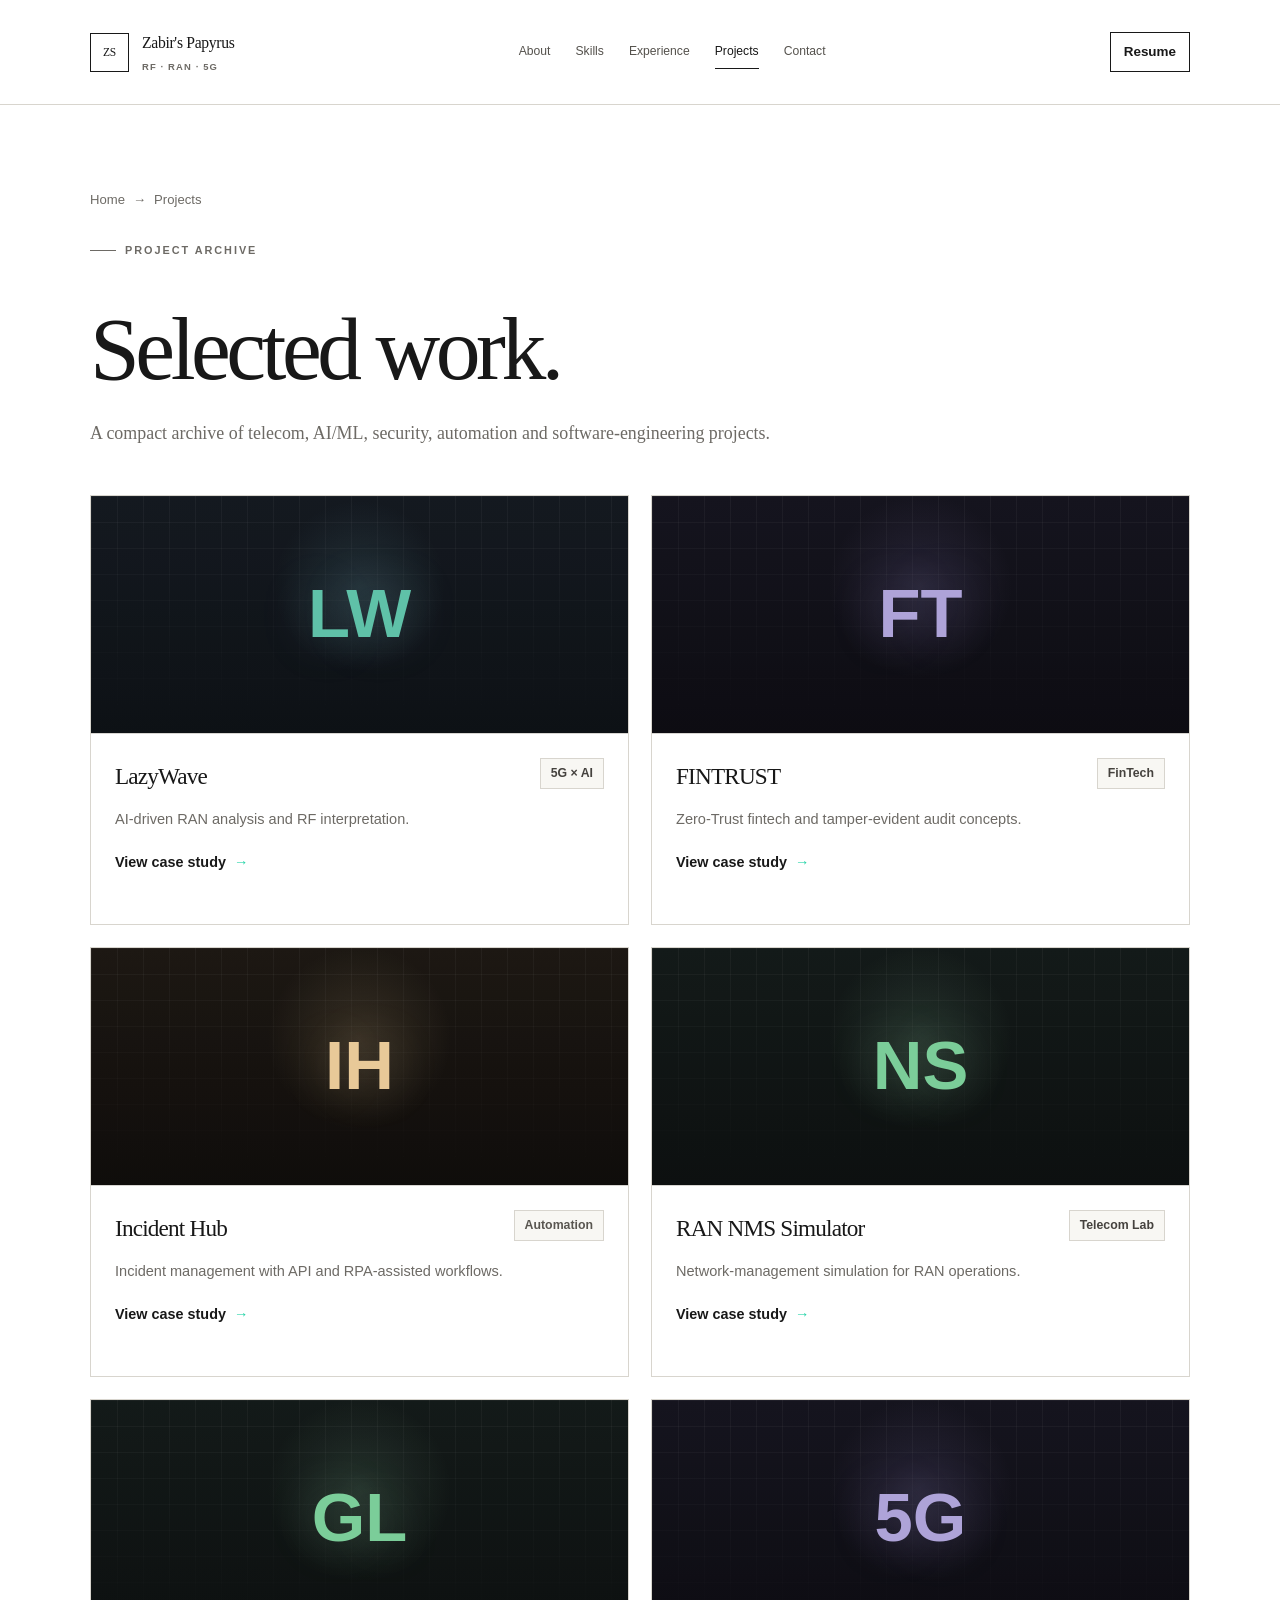
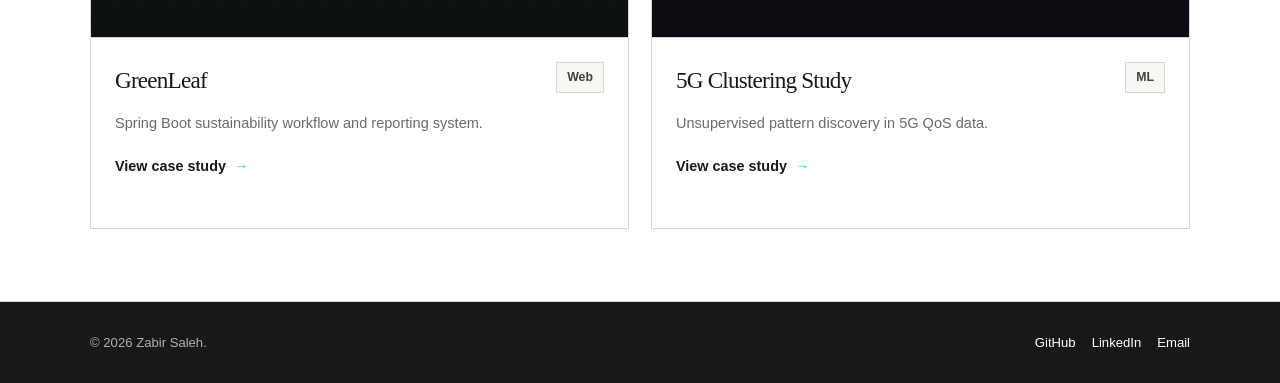
==== commit 4fac58f7: "Adopt Zabir's Papyrus editorial design" ====
--- a/projects/index.html
+++ b/projects/index.html
@@ -8,14 +8,15 @@
   <title>Projects | Zabir Saleh</title>
   <link rel="icon" href="../assets/img/favicon.svg" type="image/svg+xml">
   <link rel="stylesheet" href="../assets/css/style.css">
+  <link rel="stylesheet" href="../assets/css/papyrus.css">
 </head>
-<body>
+<body class="papyrus-subpage">
 
 <header class="site-header">
   <div class="nav-wrap">
     <a class="brand-lockup" href="../index.html" aria-label="Zabir Saleh home">
       <span class="brand-mark">ZS</span>
-      <span><strong>Zabir Saleh</strong><span>RF · RAN · 5G</span></span>
+      <span><strong>Zabir's Papyrus</strong><span>RF · RAN · 5G</span></span>
     </a>
     <nav class="desktop-nav" aria-label="Primary navigation">
       <a href="../index.html#about">About</a>
--- a/assets/css/papyrus.css
+++ b/assets/css/papyrus.css
@@ -0,0 +1,1053 @@
+/* Zabir's Papyrus — editorial portfolio theme */
+:root {
+  --papyrus-ink: #181818;
+  --papyrus-paper: #f8f7f3;
+  --papyrus-white: #ffffff;
+  --papyrus-warm: #ece8df;
+  --papyrus-line: #d8d5ce;
+  --papyrus-muted: #6d6a65;
+  --papyrus-blue: #17395d;
+  --papyrus-max: 1100px;
+}
+
+.papyrus-home {
+  margin: 0;
+  color: var(--papyrus-ink);
+  background: var(--papyrus-paper);
+  font-family: "Trebuchet MS", "Segoe UI", Arial, sans-serif;
+}
+
+.papyrus-home::before,
+.papyrus-home::after { display: none; }
+
+.papyrus-home .container {
+  width: min(var(--papyrus-max), calc(100% - 48px));
+}
+
+.papyrus-header {
+  position: relative;
+  inset: auto;
+  z-index: 100;
+  height: 150px;
+  color: var(--papyrus-ink);
+  background: rgba(255,255,255,.98);
+  border: 0;
+  box-shadow: none;
+  backdrop-filter: none;
+  -webkit-backdrop-filter: none;
+}
+
+.papyrus-header .papyrus-nav-wrap {
+  width: min(var(--papyrus-max), calc(100% - 48px));
+  min-height: 150px;
+  margin-inline: auto;
+}
+
+.papyrus-brand {
+  display: grid;
+  gap: 5px;
+  color: var(--papyrus-ink);
+}
+
+.papyrus-brand strong {
+  font-family: Georgia, "Times New Roman", serif;
+  font-size: 1.35rem;
+  font-weight: 400;
+  letter-spacing: -.015em;
+}
+
+.papyrus-brand span {
+  color: #8a8780;
+  font-size: .63rem;
+  font-weight: 700;
+  letter-spacing: .16em;
+}
+
+.papyrus-header .desktop-nav {
+  gap: 27px;
+  padding: 0;
+  border: 0;
+  background: transparent;
+}
+
+.papyrus-header .desktop-nav a {
+  position: relative;
+  padding: 7px 0;
+  border-radius: 0;
+  color: #4c4a46;
+  background: transparent;
+  font-size: .78rem;
+  font-weight: 500;
+  letter-spacing: .02em;
+}
+
+.papyrus-header .desktop-nav a::after {
+  content: "";
+  position: absolute;
+  left: 0;
+  right: 100%;
+  bottom: 0;
+  height: 1px;
+  background: var(--papyrus-ink);
+  transition: right .2s ease;
+}
+
+.papyrus-header .desktop-nav a:hover,
+.papyrus-header .desktop-nav a.active {
+  color: var(--papyrus-ink);
+  background: transparent;
+}
+
+.papyrus-header .desktop-nav a:hover::after,
+.papyrus-header .desktop-nav a.active::after { right: 0; }
+
+.papyrus-resume-link {
+  padding: 10px 16px;
+  border: 1px solid var(--papyrus-ink);
+  color: var(--papyrus-ink);
+  font-size: .72rem;
+  font-weight: 700;
+  letter-spacing: .07em;
+  text-transform: uppercase;
+  transition: color .2s ease, background .2s ease;
+}
+
+.papyrus-resume-link:hover {
+  color: white;
+  background: var(--papyrus-ink);
+}
+
+.papyrus-header .menu-toggle {
+  border: 1px solid var(--papyrus-ink);
+  border-radius: 0;
+  color: var(--papyrus-ink);
+  background: transparent;
+}
+
+.papyrus-header .mobile-nav {
+  width: calc(100% - 32px);
+  margin: -9px auto 0;
+  padding: 12px;
+  border: 1px solid var(--papyrus-line);
+  border-radius: 0;
+  color: var(--papyrus-ink);
+  background: white;
+  box-shadow: 0 18px 45px rgba(24,24,24,.12);
+}
+
+.papyrus-header .mobile-nav a {
+  color: #363431;
+  border-radius: 0;
+}
+
+.papyrus-header .mobile-nav a:hover,
+.papyrus-header .mobile-nav a.active {
+  color: var(--papyrus-ink);
+  background: var(--papyrus-warm);
+}
+
+.papyrus-hero {
+  position: relative;
+  height: 560px;
+  min-height: 560px;
+  overflow: hidden;
+  color: white;
+  background: #0d2442;
+}
+
+.papyrus-hero-image,
+.papyrus-hero-shade {
+  position: absolute;
+  inset: 0;
+  width: 100%;
+  height: 100%;
+}
+
+.papyrus-hero-image {
+  object-fit: cover;
+  object-position: center;
+  filter: saturate(.78) contrast(1.06);
+}
+
+.papyrus-hero-shade {
+  background:
+    linear-gradient(90deg, rgba(5,13,27,.76), rgba(5,13,27,.24) 60%, rgba(5,13,27,.5)),
+    linear-gradient(180deg, rgba(5,13,27,.2), rgba(5,13,27,.46));
+}
+
+.papyrus-hero-content {
+  position: relative;
+  z-index: 2;
+  width: min(var(--papyrus-max), calc(100% - 48px));
+  height: 100%;
+  margin-inline: auto;
+  display: flex;
+  flex-direction: column;
+  justify-content: center;
+  align-items: flex-start;
+}
+
+.papyrus-hero-content > p {
+  margin: 0 0 17px;
+  font-size: .72rem;
+  font-weight: 700;
+  letter-spacing: .24em;
+}
+
+.papyrus-hero-content h1 {
+  margin: 0;
+  font-family: "Trebuchet MS", "Segoe UI", Arial, sans-serif;
+  font-size: clamp(3.7rem, 7.1vw, 6rem);
+  font-weight: 400;
+  line-height: .98;
+  letter-spacing: .015em;
+}
+
+.papyrus-hero-content blockquote {
+  max-width: 560px;
+  margin: 28px 0 0;
+  font-family: Georgia, "Times New Roman", serif;
+  font-size: clamp(1.05rem, 2vw, 1.42rem);
+  font-style: italic;
+  line-height: 1.5;
+}
+
+.papyrus-hero-content > a {
+  display: inline-flex;
+  gap: 14px;
+  align-items: center;
+  margin-top: 35px;
+  padding-bottom: 7px;
+  border-bottom: 1px solid rgba(255,255,255,.7);
+  color: white;
+  font-size: .72rem;
+  font-weight: 700;
+  letter-spacing: .1em;
+  text-transform: uppercase;
+}
+
+@media (max-width: 900px) {
+  .papyrus-header { height: 100px; }
+  .papyrus-header .papyrus-nav-wrap { min-height: 100px; }
+  .papyrus-header .desktop-nav,
+  .papyrus-header .papyrus-resume-link { display: none; }
+  .papyrus-header .menu-toggle { display: block; }
+  .papyrus-hero { height: 570px; min-height: 570px; }
+}
+
+@media (max-width: 600px) {
+  .papyrus-home .container,
+  .papyrus-header .papyrus-nav-wrap,
+  .papyrus-hero-content { width: calc(100% - 32px); }
+  .papyrus-brand strong { font-size: 1.15rem; }
+  .papyrus-brand span { display: none; }
+  .papyrus-hero { height: 630px; min-height: 630px; }
+  .papyrus-hero-image { object-position: 50% 50%; }
+  .papyrus-hero-content { justify-content: flex-end; padding-bottom: 55px; }
+  .papyrus-hero-content > p { font-size: .63rem; letter-spacing: .16em; }
+  .papyrus-hero-content h1 { max-width: 330px; font-size: clamp(3rem, 16vw, 4.5rem); }
+  .papyrus-hero-content blockquote { margin-top: 22px; font-size: 1.04rem; }
+  .papyrus-hero-content > a { margin-top: 27px; }
+}
+
+/* Editorial home — inspired by the original Papyrus composition */
+.papyrus-home main { overflow: hidden; }
+
+.papyrus-home .papyrus-eyebrow {
+  margin: 0 0 18px;
+  color: var(--papyrus-muted);
+  font-size: .68rem;
+  font-weight: 700;
+  letter-spacing: .18em;
+  text-transform: uppercase;
+}
+
+.papyrus-about {
+  padding: 80px 0;
+  color: var(--papyrus-ink);
+  background: var(--papyrus-white);
+}
+
+.papyrus-split {
+  display: grid;
+  grid-template-columns: 1fr 1fr;
+  align-items: stretch;
+}
+
+.papyrus-portrait {
+  min-height: 730px;
+  margin: 0;
+  overflow: hidden;
+  background: #c9d5dd;
+}
+
+.papyrus-portrait img {
+  width: 100%;
+  height: 100%;
+  object-fit: cover;
+  object-position: 50% 40%;
+  filter: saturate(.82) contrast(1.02);
+}
+
+.papyrus-about-copy {
+  display: flex;
+  flex-direction: column;
+  justify-content: center;
+  padding: 70px 70px 70px 82px;
+  background: var(--papyrus-paper);
+}
+
+.papyrus-about-copy h2,
+.papyrus-section-head h2,
+.papyrus-contact h2 {
+  margin: 0;
+  color: var(--papyrus-ink);
+  font-family: Georgia, "Times New Roman", serif;
+  font-weight: 400;
+  letter-spacing: -.035em;
+}
+
+.papyrus-about-copy h2 { font-size: clamp(3.1rem, 5vw, 4.4rem); }
+
+.papyrus-about-copy p:not(.papyrus-eyebrow) {
+  margin: 22px 0 0;
+  color: #4f4d48;
+  font-size: .98rem;
+  line-height: 1.82;
+}
+
+.papyrus-about-copy .papyrus-lead {
+  color: var(--papyrus-ink) !important;
+  font-family: Georgia, "Times New Roman", serif;
+  font-size: 1.22rem !important;
+  line-height: 1.6 !important;
+}
+
+.papyrus-text-link {
+  display: inline-flex;
+  width: fit-content;
+  align-items: center;
+  gap: 14px;
+  margin-top: 32px;
+  padding-bottom: 6px;
+  border-bottom: 1px solid currentColor;
+  color: var(--papyrus-ink);
+  font-size: .72rem;
+  font-weight: 700;
+  letter-spacing: .08em;
+  text-transform: uppercase;
+}
+
+.papyrus-numbers {
+  padding: 35px 0;
+  color: white;
+  background: var(--papyrus-blue);
+}
+
+.papyrus-numbers .container {
+  display: grid;
+  grid-template-columns: repeat(4, 1fr);
+}
+
+.papyrus-numbers .container > div {
+  min-height: 100px;
+  display: flex;
+  flex-direction: column;
+  justify-content: center;
+  padding: 0 28px;
+  border-left: 1px solid rgba(255,255,255,.25);
+}
+
+.papyrus-numbers .container > div:last-child { border-right: 1px solid rgba(255,255,255,.25); }
+
+.papyrus-numbers strong {
+  display: block;
+  font-family: Georgia, "Times New Roman", serif;
+  font-size: clamp(1.35rem, 2.1vw, 2rem);
+  font-weight: 400;
+}
+
+.papyrus-numbers span {
+  margin-top: 9px;
+  color: rgba(255,255,255,.72);
+  font-size: .66rem;
+  letter-spacing: .09em;
+  text-transform: uppercase;
+}
+
+.papyrus-practice,
+.papyrus-chapters,
+.papyrus-work,
+.papyrus-contact { padding: 105px 0; }
+
+.papyrus-practice { background: var(--papyrus-paper); }
+.papyrus-chapters { background: var(--papyrus-white); }
+.papyrus-work { background: #eae6dc; }
+.papyrus-contact { background: var(--papyrus-white); }
+
+.papyrus-section-head {
+  display: flex;
+  justify-content: space-between;
+  align-items: flex-end;
+  gap: 40px;
+  margin-bottom: 55px;
+}
+
+.papyrus-section-head .papyrus-eyebrow { align-self: flex-start; }
+
+.papyrus-section-head h2 {
+  max-width: 700px;
+  font-size: clamp(3rem, 5.2vw, 4.8rem);
+  line-height: 1.05;
+}
+
+.papyrus-practice .papyrus-section-head {
+  display: grid;
+  grid-template-columns: .7fr 1.5fr;
+}
+
+.papyrus-practice-grid {
+  display: grid;
+  grid-template-columns: repeat(3, 1fr);
+  border-top: 1px solid var(--papyrus-ink);
+  border-bottom: 1px solid var(--papyrus-ink);
+}
+
+.papyrus-practice-grid article {
+  min-height: 310px;
+  padding: 32px 34px 38px;
+  border-right: 1px solid var(--papyrus-line);
+}
+
+.papyrus-practice-grid article:last-child { border-right: 0; }
+
+.papyrus-practice-grid article > span {
+  color: var(--papyrus-muted);
+  font-family: Georgia, "Times New Roman", serif;
+  font-size: .85rem;
+}
+
+.papyrus-practice-grid h3 {
+  max-width: 250px;
+  margin: 90px 0 15px;
+  color: var(--papyrus-ink);
+  font-family: Georgia, "Times New Roman", serif;
+  font-size: 1.7rem;
+  font-weight: 400;
+  line-height: 1.18;
+}
+
+.papyrus-practice-grid p {
+  margin: 0;
+  color: var(--papyrus-muted);
+  font-size: .88rem;
+  line-height: 1.7;
+}
+
+.papyrus-chapters .papyrus-section-head {
+  display: grid;
+  grid-template-columns: .7fr 1.5fr;
+}
+
+.papyrus-chapter-list { border-top: 1px solid var(--papyrus-ink); }
+
+.papyrus-chapter {
+  display: grid;
+  grid-template-columns: 31% 1fr;
+  gap: 65px;
+  padding: 52px 0;
+  border-bottom: 1px solid var(--papyrus-line);
+}
+
+.papyrus-chapter-mark {
+  display: flex;
+  align-items: flex-start;
+  justify-content: space-between;
+  padding-right: 35px;
+}
+
+.papyrus-chapter-mark strong {
+  color: #c8c3b9;
+  font-family: Georgia, "Times New Roman", serif;
+  font-size: 4rem;
+  font-weight: 400;
+  line-height: 1;
+}
+
+.papyrus-chapter-mark span {
+  margin-top: 8px;
+  color: var(--papyrus-muted);
+  font-size: .68rem;
+  letter-spacing: .08em;
+}
+
+.papyrus-chapter h3 {
+  margin: 0 0 15px;
+  color: var(--papyrus-ink);
+  font-family: Georgia, "Times New Roman", serif;
+  font-size: clamp(1.8rem, 3vw, 2.65rem);
+  font-weight: 400;
+}
+
+.papyrus-chapter > div:last-child > p:not(.papyrus-eyebrow) {
+  max-width: 670px;
+  margin: 0;
+  color: var(--papyrus-muted);
+  font-size: .94rem;
+  line-height: 1.75;
+}
+
+.papyrus-chapter ul {
+  display: flex;
+  flex-wrap: wrap;
+  gap: 8px 24px;
+  margin: 24px 0 0;
+  padding: 0;
+  list-style: none;
+}
+
+.papyrus-chapter li {
+  color: #4a4843;
+  font-size: .69rem;
+  font-weight: 700;
+  letter-spacing: .08em;
+  text-transform: uppercase;
+}
+
+.papyrus-outline-link {
+  display: inline-flex;
+  margin-top: 44px;
+  padding: 14px 22px;
+  border: 1px solid var(--papyrus-ink);
+  color: var(--papyrus-ink);
+  font-size: .7rem;
+  font-weight: 700;
+  letter-spacing: .09em;
+  text-transform: uppercase;
+  transition: color .2s ease, background .2s ease;
+}
+
+.papyrus-outline-link:hover { color: white; background: var(--papyrus-ink); }
+
+.papyrus-work-wrap { width: min(940px, calc(100% - 48px)) !important; }
+
+.papyrus-work .papyrus-section-head {
+  display: block;
+  text-align: center;
+}
+
+.papyrus-work .papyrus-section-head h2 { max-width: none; }
+
+.papyrus-work-list { display: grid; gap: 38px; }
+
+.papyrus-work-card {
+  min-height: 350px;
+  display: grid;
+  grid-template-columns: 1fr 1fr;
+  background: white;
+  box-shadow: 0 18px 45px rgba(46,42,32,.08);
+}
+
+.papyrus-work-visual {
+  position: relative;
+  min-height: 350px;
+  overflow: hidden;
+  color: white;
+  background: #1b3858;
+}
+
+.papyrus-work-visual > img {
+  width: 100%;
+  height: 100%;
+  object-fit: cover;
+  object-position: center;
+  transform: scale(1.32);
+  transform-origin: right center;
+  transition: transform .5s ease;
+}
+
+.papyrus-work-card:hover .papyrus-work-visual > img { transform: scale(1.35); }
+
+.papyrus-work-copy {
+  display: flex;
+  flex-direction: column;
+  justify-content: center;
+  padding: 45px 50px;
+}
+
+.papyrus-work-copy h3 {
+  margin: 0;
+  font-family: Georgia, "Times New Roman", serif;
+  font-size: clamp(1.7rem, 3vw, 2.3rem);
+  font-weight: 400;
+  line-height: 1.15;
+}
+
+.papyrus-work-copy h3 a { color: var(--papyrus-ink); }
+
+.papyrus-work-copy > p:not(.papyrus-eyebrow) {
+  margin: 20px 0 0;
+  color: var(--papyrus-muted);
+  font-size: .89rem;
+  line-height: 1.7;
+}
+
+.papyrus-work-copy .papyrus-text-link { margin-top: 28px; }
+
+.papyrus-visual-fintrust,
+.papyrus-visual-nms {
+  display: flex;
+  flex-direction: column;
+  align-items: center;
+  justify-content: center;
+  isolation: isolate;
+}
+
+.papyrus-visual-fintrust {
+  background:
+    radial-gradient(circle at 75% 25%, rgba(77,211,180,.18), transparent 30%),
+    linear-gradient(145deg, #092d35, #071b25 70%);
+}
+
+.papyrus-visual-nms {
+  background:
+    linear-gradient(rgba(255,255,255,.07) 1px, transparent 1px),
+    linear-gradient(90deg, rgba(255,255,255,.07) 1px, transparent 1px),
+    linear-gradient(140deg, #6d7580, #1b2837);
+  background-size: 38px 38px, 38px 38px, auto;
+}
+
+.papyrus-work-visual > span {
+  z-index: 2;
+  font-family: Georgia, "Times New Roman", serif;
+  font-size: clamp(2.4rem, 5vw, 4rem);
+  letter-spacing: .02em;
+}
+
+.papyrus-work-visual > small {
+  z-index: 2;
+  margin-top: 14px;
+  color: rgba(255,255,255,.72);
+  font-size: .64rem;
+  letter-spacing: .18em;
+}
+
+.papyrus-visual-fintrust i {
+  position: absolute;
+  z-index: 1;
+  width: 190px;
+  height: 190px;
+  border: 1px solid rgba(74,223,187,.35);
+  border-radius: 50%;
+  box-shadow: 0 0 0 42px rgba(74,223,187,.05), 0 0 0 84px rgba(74,223,187,.035);
+}
+
+.papyrus-visual-nms i {
+  position: absolute;
+  z-index: 1;
+  inset: 28px;
+  border: 1px solid rgba(255,255,255,.25);
+}
+
+.papyrus-contact-grid {
+  display: grid;
+  grid-template-columns: .92fr 1.08fr;
+  gap: 100px;
+}
+
+.papyrus-contact h2 { font-size: clamp(3.3rem, 5vw, 4.8rem); }
+
+.papyrus-contact-grid > div:first-child > p:last-child {
+  max-width: 430px;
+  margin: 26px 0 0;
+  color: var(--papyrus-muted);
+  font-size: .95rem;
+  line-height: 1.75;
+}
+
+.papyrus-contact-list { border-top: 1px solid var(--papyrus-ink); }
+
+.papyrus-contact-list > a,
+.papyrus-contact-list > div {
+  display: grid;
+  grid-template-columns: 1fr 1.5fr auto;
+  align-items: center;
+  gap: 20px;
+  min-height: 76px;
+  border-bottom: 1px solid var(--papyrus-line);
+  color: var(--papyrus-ink);
+}
+
+.papyrus-contact-list span {
+  color: var(--papyrus-muted);
+  font-size: .66rem;
+  letter-spacing: .08em;
+  text-transform: uppercase;
+}
+
+.papyrus-contact-list strong { font-size: .86rem; font-weight: 500; }
+.papyrus-contact-list i { font-style: normal; }
+
+.papyrus-footer {
+  padding: 30px 0;
+  color: rgba(255,255,255,.78);
+  background: var(--papyrus-ink);
+  border: 0;
+}
+
+.papyrus-footer .footer-row {
+  width: min(var(--papyrus-max), calc(100% - 48px));
+  color: rgba(255,255,255,.65);
+  font-size: .72rem;
+}
+
+.papyrus-footer a { color: white; }
+
+@media (max-width: 900px) {
+  .papyrus-split { grid-template-columns: .9fr 1.1fr; }
+  .papyrus-portrait { min-height: 650px; }
+  .papyrus-about-copy { padding: 52px 42px; }
+  .papyrus-numbers .container { grid-template-columns: 1fr 1fr; }
+  .papyrus-numbers .container > div { border-bottom: 1px solid rgba(255,255,255,.22); }
+  .papyrus-practice-grid article { padding-inline: 24px; }
+  .papyrus-chapter { grid-template-columns: 28% 1fr; gap: 38px; }
+  .papyrus-contact-grid { gap: 55px; }
+}
+
+@media (max-width: 700px) {
+  .papyrus-about,
+  .papyrus-practice,
+  .papyrus-chapters,
+  .papyrus-work,
+  .papyrus-contact { padding: 72px 0; }
+  .papyrus-split { display: flex; flex-direction: column; }
+  .papyrus-portrait { min-height: 0; aspect-ratio: 4 / 5; }
+  .papyrus-about-copy { padding: 50px 26px; }
+  .papyrus-about-copy h2 { font-size: 3.2rem; }
+  .papyrus-practice .papyrus-section-head,
+  .papyrus-chapters .papyrus-section-head { display: block; }
+  .papyrus-section-head { margin-bottom: 38px; }
+  .papyrus-section-head h2 { font-size: 3.1rem; }
+  .papyrus-practice-grid { display: block; }
+  .papyrus-practice-grid article {
+    min-height: 0;
+    padding: 28px 0 35px;
+    border-right: 0;
+    border-bottom: 1px solid var(--papyrus-line);
+  }
+  .papyrus-practice-grid article:last-child { border-bottom: 0; }
+  .papyrus-practice-grid h3 { margin: 42px 0 12px; }
+  .papyrus-chapter { grid-template-columns: 1fr; gap: 28px; padding: 42px 0; }
+  .papyrus-chapter-mark { justify-content: flex-start; gap: 38px; }
+  .papyrus-work-card { grid-template-columns: 1fr; }
+  .papyrus-work-visual { min-height: 280px; }
+  .papyrus-work-copy { padding: 38px 30px 42px; }
+  .papyrus-contact-grid { grid-template-columns: 1fr; gap: 45px; }
+  .papyrus-contact-list > a,
+  .papyrus-contact-list > div { grid-template-columns: 1fr auto; padding: 15px 0; }
+  .papyrus-contact-list strong { grid-column: 1; }
+  .papyrus-contact-list i { grid-row: 1 / span 2; grid-column: 2; }
+}
+
+@media (max-width: 480px) {
+  .papyrus-numbers { padding: 24px 0; }
+  .papyrus-numbers .container { grid-template-columns: 1fr; }
+  .papyrus-numbers .container > div {
+    min-height: 86px;
+    padding: 0 18px;
+    border-right: 0;
+  }
+  .papyrus-numbers .container > div:last-child { border-right: 0; border-bottom: 0; }
+  .papyrus-work-visual { min-height: 235px; }
+  .papyrus-work-copy h3 { font-size: 1.8rem; }
+  .papyrus-footer .footer-row { width: calc(100% - 32px); gap: 20px; }
+}
+
+/* Shared editorial treatment for resume, project and error pages */
+.papyrus-subpage {
+  margin: 0;
+  color: var(--papyrus-ink);
+  background: var(--papyrus-paper);
+  font-family: "Trebuchet MS", "Segoe UI", Arial, sans-serif;
+}
+
+.papyrus-subpage::before,
+.papyrus-subpage::after { display: none; }
+
+.papyrus-subpage a { color: inherit; }
+.papyrus-subpage .container { width: min(var(--papyrus-max), calc(100% - 48px)); }
+
+.papyrus-subpage .site-header {
+  position: sticky;
+  inset: 0 0 auto;
+  z-index: 100;
+  color: var(--papyrus-ink);
+  background: rgba(255,255,255,.97);
+  border-bottom: 1px solid var(--papyrus-line);
+  box-shadow: none;
+  backdrop-filter: blur(10px);
+}
+
+.papyrus-subpage .nav-wrap {
+  width: min(var(--papyrus-max), calc(100% - 48px));
+  min-height: 104px;
+}
+
+.papyrus-subpage .brand-lockup { gap: 13px; color: var(--papyrus-ink); }
+
+.papyrus-subpage .brand-mark {
+  width: 39px;
+  height: 39px;
+  border: 1px solid var(--papyrus-ink);
+  border-radius: 0;
+  color: var(--papyrus-ink);
+  background: white;
+  font-family: Georgia, "Times New Roman", serif;
+  font-weight: 400;
+}
+
+.papyrus-subpage .brand-lockup strong {
+  color: var(--papyrus-ink);
+  font-family: Georgia, "Times New Roman", serif;
+  font-size: .98rem;
+  font-weight: 400;
+}
+
+.papyrus-subpage .brand-lockup span span {
+  margin-top: 3px;
+  color: var(--papyrus-muted);
+  font-size: .59rem;
+  font-weight: 700;
+  letter-spacing: .12em;
+}
+
+.papyrus-subpage .desktop-nav {
+  gap: 25px;
+  padding: 0;
+  border: 0;
+  border-radius: 0;
+  background: transparent;
+}
+
+.papyrus-subpage .desktop-nav a {
+  position: relative;
+  padding: 7px 0;
+  border-radius: 0;
+  color: #55524d;
+  background: transparent;
+  font-size: .76rem;
+  font-weight: 500;
+}
+
+.papyrus-subpage .desktop-nav a:hover,
+.papyrus-subpage .desktop-nav a.active {
+  color: var(--papyrus-ink);
+  background: transparent;
+}
+
+.papyrus-subpage .desktop-nav a::after {
+  content: "";
+  position: absolute;
+  inset: auto 100% 0 0;
+  height: 1px;
+  background: var(--papyrus-ink);
+  transition: right .2s ease;
+}
+
+.papyrus-subpage .desktop-nav a:hover::after,
+.papyrus-subpage .desktop-nav a.active::after { right: 0; }
+
+.papyrus-subpage .nav-cta,
+.papyrus-subpage .btn {
+  border: 1px solid var(--papyrus-ink);
+  border-radius: 0;
+  color: var(--papyrus-ink);
+  background: transparent;
+  box-shadow: none;
+}
+
+.papyrus-subpage .nav-cta:hover,
+.papyrus-subpage .btn:hover,
+.papyrus-subpage .btn-primary {
+  color: white;
+  background: var(--papyrus-ink);
+  border-color: var(--papyrus-ink);
+  transform: none;
+}
+
+.papyrus-subpage .menu-toggle {
+  border: 1px solid var(--papyrus-ink);
+  border-radius: 0;
+  color: var(--papyrus-ink);
+  background: white;
+}
+
+.papyrus-subpage .mobile-nav {
+  width: calc(100% - 32px);
+  margin: 0 auto;
+  padding: 12px;
+  border: 1px solid var(--papyrus-line);
+  border-radius: 0;
+  color: var(--papyrus-ink);
+  background: white;
+  box-shadow: 0 18px 45px rgba(24,24,24,.12);
+}
+
+.papyrus-subpage .mobile-nav a { color: #363431; border-radius: 0; }
+.papyrus-subpage .mobile-nav a:hover,
+.papyrus-subpage .mobile-nav a.active { color: var(--papyrus-ink); background: var(--papyrus-warm); }
+
+.papyrus-subpage .subpage { padding-top: 0; }
+
+.papyrus-subpage .project-hero {
+  padding: 84px 0 72px;
+  color: var(--papyrus-ink);
+  background: var(--papyrus-white);
+  border-bottom: 1px solid var(--papyrus-line);
+}
+
+.papyrus-subpage .breadcrumb { color: var(--papyrus-muted); }
+.papyrus-subpage .breadcrumb a:hover { color: var(--papyrus-ink); }
+
+.papyrus-subpage .eyebrow {
+  color: var(--papyrus-muted);
+  font-size: .68rem;
+  letter-spacing: .18em;
+}
+
+.papyrus-subpage .project-page-title {
+  max-width: 1000px;
+  margin-top: 30px;
+  color: var(--papyrus-ink);
+  font-family: Georgia, "Times New Roman", serif;
+  font-size: clamp(3.4rem, 7vw, 6.7rem);
+  font-weight: 400;
+  line-height: .98;
+  letter-spacing: -.05em;
+}
+
+.papyrus-subpage .project-page-lead {
+  max-width: 760px;
+  color: var(--papyrus-muted);
+  font-family: Georgia, "Times New Roman", serif;
+  font-size: 1.12rem;
+  line-height: 1.65;
+}
+
+.papyrus-subpage .card,
+.papyrus-subpage .project-card {
+  border: 1px solid var(--papyrus-line);
+  border-radius: 0;
+  color: var(--papyrus-ink);
+  background: white;
+  box-shadow: none;
+}
+
+.papyrus-subpage .project-card:hover {
+  border-color: var(--papyrus-ink);
+  transform: translateY(-3px);
+}
+
+.papyrus-subpage .project-grid { gap: 22px; }
+.papyrus-subpage .project-art { border-bottom: 1px solid var(--papyrus-line); filter: saturate(.55); }
+.papyrus-subpage .project-body h3 { color: var(--papyrus-ink); font-family: Georgia, "Times New Roman", serif; font-weight: 400; }
+.papyrus-subpage .project-body p { color: var(--papyrus-muted); }
+.papyrus-subpage .project-link { color: var(--papyrus-ink); }
+
+.papyrus-subpage .tag {
+  border-color: var(--papyrus-line);
+  border-radius: 0;
+  color: #595650;
+  background: var(--papyrus-paper);
+}
+
+.papyrus-subpage .tag.brand,
+.papyrus-subpage .tag.green,
+.papyrus-subpage .tag.purple { color: #45423e; border-color: var(--papyrus-line); background: var(--papyrus-paper); }
+
+.papyrus-subpage .project-meta-grid { gap: 0; border-top: 1px solid var(--papyrus-line); border-bottom: 1px solid var(--papyrus-line); }
+.papyrus-subpage .meta-box { border: 0; border-right: 1px solid var(--papyrus-line); }
+.papyrus-subpage .meta-box:last-child { border-right: 0; }
+.papyrus-subpage .meta-box span { color: var(--papyrus-muted); }
+
+.papyrus-subpage .project-showcase {
+  border-color: var(--papyrus-line);
+  background: #152d48;
+}
+
+.papyrus-subpage .content-grid { padding: 85px 0; }
+.papyrus-subpage .side-index span { color: var(--papyrus-muted); }
+.papyrus-subpage .side-index a { color: #77736c; }
+.papyrus-subpage .side-index a:hover { color: var(--papyrus-ink); }
+.papyrus-subpage .prose section + section { border-color: var(--papyrus-line); }
+
+.papyrus-subpage .prose h2,
+.papyrus-subpage .prose h3 {
+  color: var(--papyrus-ink);
+  font-family: Georgia, "Times New Roman", serif;
+  font-weight: 400;
+}
+
+.papyrus-subpage .prose p,
+.papyrus-subpage .prose li { color: var(--papyrus-muted); }
+
+.papyrus-subpage .callout {
+  border-left-color: var(--papyrus-blue);
+  border-radius: 0;
+  color: #4f4d48;
+  background: #ece9e1;
+}
+
+.papyrus-subpage .next-project small { color: var(--papyrus-muted); }
+.papyrus-subpage .next-project strong { color: var(--papyrus-ink); font-family: Georgia, "Times New Roman", serif; font-weight: 400; }
+
+.papyrus-subpage .cv-page { padding: 50px 0 75px; }
+.papyrus-subpage .cv-sheet { background: white; }
+.papyrus-subpage .cv-header,
+.papyrus-subpage .cv-section { border-color: var(--papyrus-line); }
+
+.papyrus-subpage .cv-header h1 {
+  color: var(--papyrus-ink);
+  font-family: Georgia, "Times New Roman", serif;
+  font-weight: 400;
+  letter-spacing: -.045em;
+}
+
+.papyrus-subpage .cv-header p,
+.papyrus-subpage .cv-summary,
+.papyrus-subpage .cv-item p,
+.papyrus-subpage .cv-item ul { color: var(--papyrus-muted); }
+.papyrus-subpage .cv-contact { color: #57544f; }
+.papyrus-subpage .cv-section h2 { color: var(--papyrus-muted); }
+.papyrus-subpage .cv-item h3 { color: var(--papyrus-ink); }
+.papyrus-subpage .cv-item h4 { color: var(--papyrus-blue); }
+.papyrus-subpage .certification-list .tag { color: var(--papyrus-blue); border-color: #b8c4ce; }
+
+.papyrus-subpage .site-footer {
+  padding: 30px 0;
+  color: rgba(255,255,255,.66);
+  background: var(--papyrus-ink);
+}
+
+.papyrus-subpage .footer-row { border: 0; padding-top: 0; }
+.papyrus-subpage .footer-links a { color: white; }
+.papyrus-subpage .not-found h1 { color: var(--papyrus-blue); font-family: Georgia, "Times New Roman", serif; font-weight: 400; }
+.papyrus-subpage .not-found h2 { color: var(--papyrus-ink); font-family: Georgia, "Times New Roman", serif; font-weight: 400; }
+.papyrus-subpage .not-found p { color: var(--papyrus-muted); }
+
+@media (max-width: 980px) {
+  .papyrus-subpage .nav-wrap { min-height: 86px; }
+  .papyrus-subpage .project-meta-grid { grid-template-columns: 1fr 1fr; }
+  .papyrus-subpage .meta-box:nth-child(2) { border-right: 0; }
+  .papyrus-subpage .meta-box:nth-child(-n+2) { border-bottom: 1px solid var(--papyrus-line); }
+}
+
+@media (max-width: 700px) {
+  .papyrus-subpage .container,
+  .papyrus-subpage .nav-wrap { width: calc(100% - 32px); }
+  .papyrus-subpage .project-hero { padding: 58px 0 52px; }
+  .papyrus-subpage .project-page-title { font-size: clamp(3rem, 15vw, 4.8rem); }
+  .papyrus-subpage .content-grid { padding: 58px 0; }
+  .papyrus-subpage .cv-page { padding-top: 30px; }
+  .papyrus-subpage .cv-sheet { padding: 28px 22px; }
+}
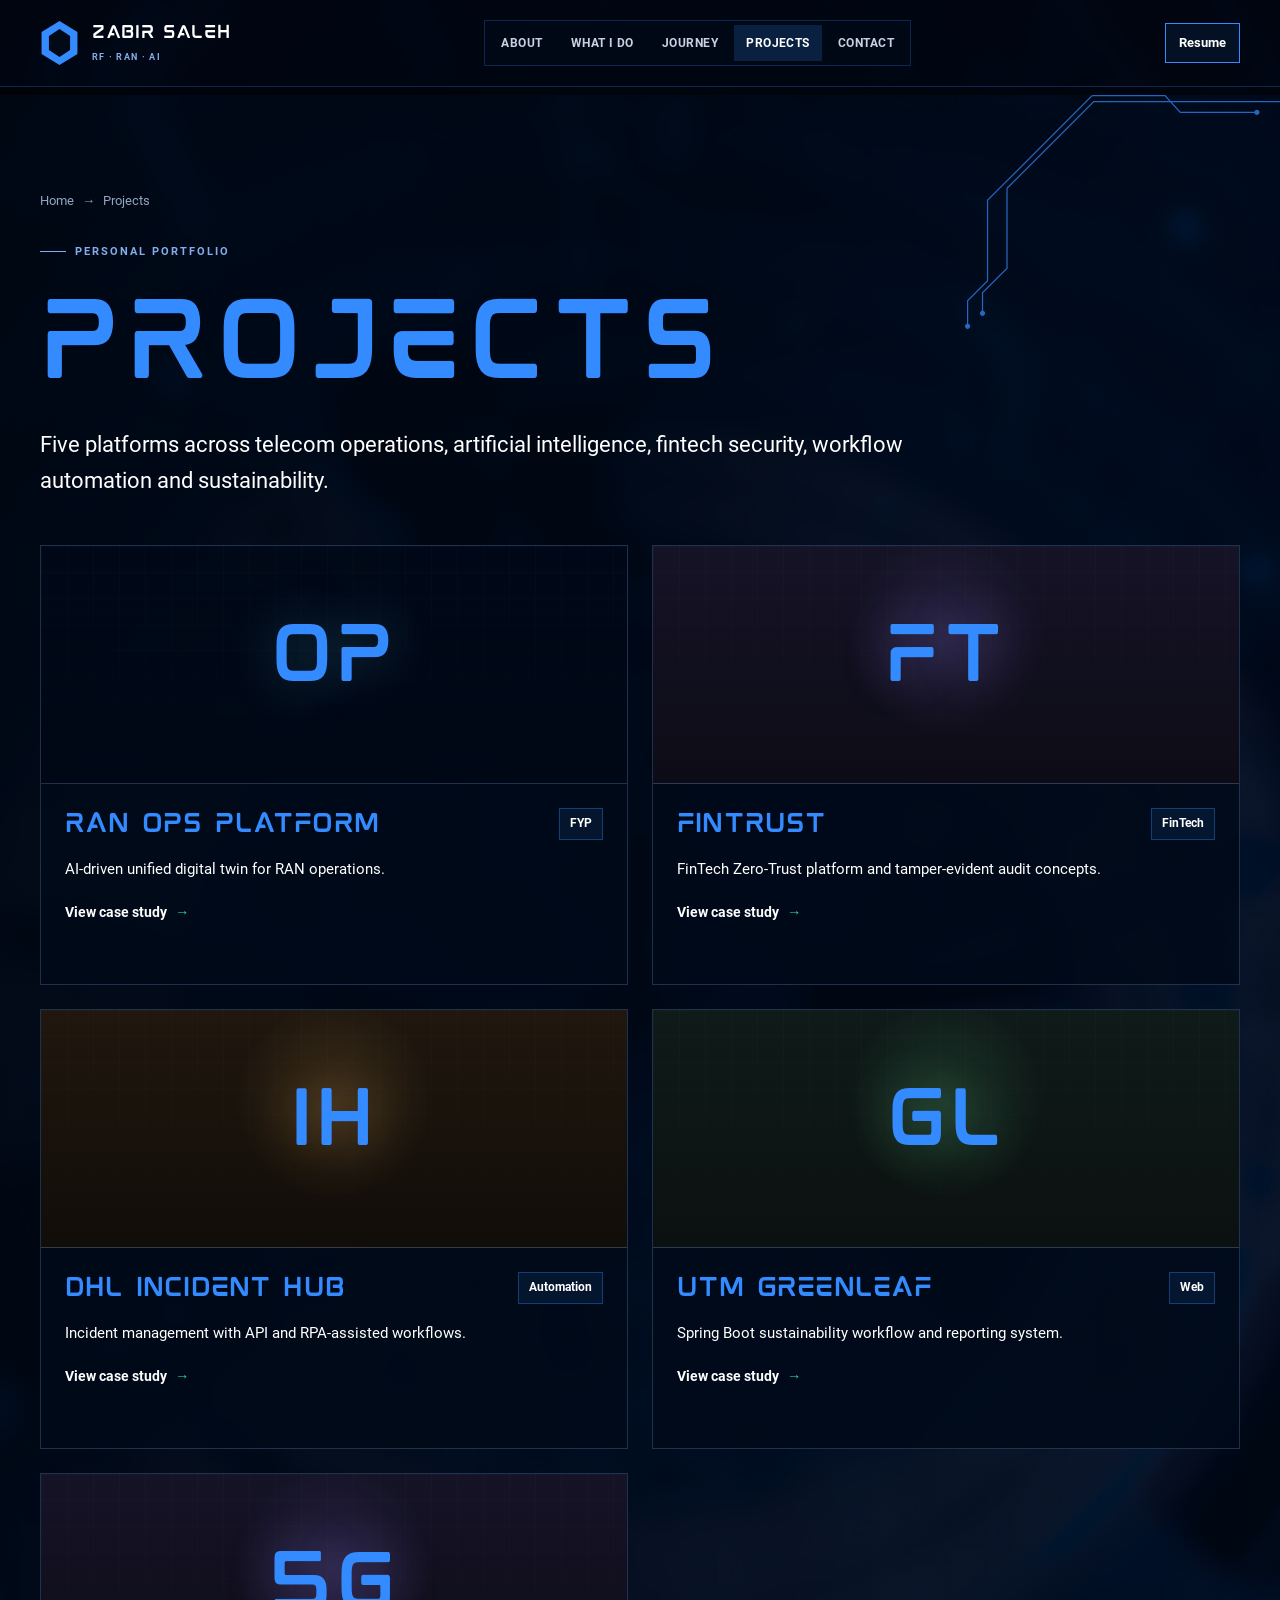
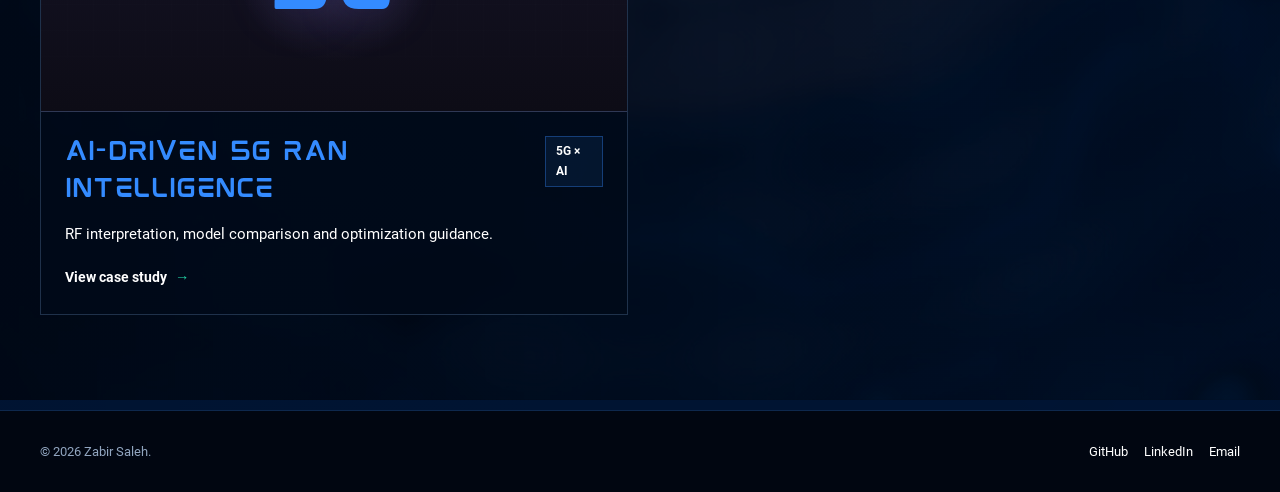
==== commit 8be13bfb: "Rebuild portfolio from technology presentation theme" ====
--- a/projects/index.html
+++ b/projects/index.html
@@ -8,20 +8,20 @@
   <title>Projects | Zabir Saleh</title>
   <link rel="icon" href="../assets/img/favicon.svg" type="image/svg+xml">
   <link rel="stylesheet" href="../assets/css/style.css">
-  <link rel="stylesheet" href="../assets/css/papyrus.css">
+  <link rel="stylesheet" href="../assets/css/tech-deck.css">
 </head>
-<body class="papyrus-subpage">
+<body class="tech-subpage">
 
 <header class="site-header">
   <div class="nav-wrap">
     <a class="brand-lockup" href="../index.html" aria-label="Zabir Saleh home">
       <span class="brand-mark">ZS</span>
-      <span><strong>Zabir's Papyrus</strong><span>RF · RAN · 5G</span></span>
+      <span><strong>Zabir Saleh</strong><span>RF · RAN · AI</span></span>
     </a>
     <nav class="desktop-nav" aria-label="Primary navigation">
       <a href="../index.html#about">About</a>
-      <a href="../index.html#expertise">Skills</a>
-      <a href="../index.html#experience">Experience</a>
+      <a href="../index.html#services">What I Do</a>
+      <a href="../index.html#experience">Journey</a>
       <a class="active" href="index.html">Projects</a>
       <a href="../index.html#contact">Contact</a>
     </nav>
@@ -32,8 +32,8 @@
   </div>
   <nav class="mobile-nav" aria-label="Mobile navigation">
     <a href="../index.html#about">About</a>
-    <a href="../index.html#expertise">Skills</a>
-    <a href="../index.html#experience">Experience</a>
+    <a href="../index.html#services">What I Do</a>
+    <a href="../index.html#experience">Journey</a>
     <a class="active" href="index.html">Projects</a>
     <a href="../index.html#contact">Contact</a>
     <a href="../cv.html">Resume</a>
@@ -44,36 +44,32 @@
   <section class="project-hero">
     <div class="container">
       <div class="breadcrumb"><a href="../index.html">Home</a><span>→</span><span>Projects</span></div>
-      <div class="eyebrow reveal" style="margin-top:32px;">Project Archive</div>
-      <h1 class="project-page-title reveal">Selected work.</h1>
+      <div class="eyebrow reveal" style="margin-top:32px;">Personal Portfolio</div>
+      <h1 class="project-page-title reveal">PROJECTS</h1>
       <p class="project-page-lead reveal">
-        A compact archive of telecom, AI/ML, security, automation and software-engineering projects.
+        Five platforms across telecom operations, artificial intelligence, fintech security, workflow automation and sustainability.
       </p>
 
       <div class="project-grid" style="margin-top:46px;">
-        <article class="project-card reveal">
-          <div class="project-art"><div class="grid-art"></div><div class="symbol">LW</div></div>
-          <div class="project-body"><div class="project-topline"><h3>LazyWave</h3><span class="tag brand">5G × AI</span></div><p>AI-driven RAN analysis and RF interpretation.</p><a class="project-link" href="lazywave.html">View case study <span>→</span></a></div>
+        <article class="project-card reveal" style="--project-image:url('../assets/img/tech-robot.jpg')">
+          <div class="project-art"><div class="grid-art"></div><div class="symbol">OP</div></div>
+          <div class="project-body"><div class="project-topline"><h3>RAN Ops Platform</h3><span class="tag brand">FYP</span></div><p>AI-driven unified digital twin for RAN operations.</p><a class="project-link" href="ran-ops-platform.html">View case study <span>→</span></a></div>
         </article>
-        <article class="project-card reveal" data-accent="purple">
+        <article class="project-card reveal" data-accent="purple" style="--project-image:url('../assets/img/tech-fintrust.jpg')">
           <div class="project-art"><div class="grid-art"></div><div class="symbol">FT</div></div>
-          <div class="project-body"><div class="project-topline"><h3>FINTRUST</h3><span class="tag purple">FinTech</span></div><p>Zero-Trust fintech and tamper-evident audit concepts.</p><a class="project-link" href="fintrust.html">View case study <span>→</span></a></div>
+          <div class="project-body"><div class="project-topline"><h3>FINTRUST</h3><span class="tag purple">FinTech</span></div><p>FinTech Zero-Trust platform and tamper-evident audit concepts.</p><a class="project-link" href="fintrust.html">View case study <span>→</span></a></div>
         </article>
-        <article class="project-card reveal" data-accent="orange">
+        <article class="project-card reveal" data-accent="orange" style="--project-image:url('../assets/img/tech-terminal.jpg')">
           <div class="project-art"><div class="grid-art"></div><div class="symbol">IH</div></div>
-          <div class="project-body"><div class="project-topline"><h3>Incident Hub</h3><span class="tag">Automation</span></div><p>Incident management with API and RPA-assisted workflows.</p><a class="project-link" href="incident-hub.html">View case study <span>→</span></a></div>
+          <div class="project-body"><div class="project-topline"><h3>DHL Incident Hub</h3><span class="tag">Automation</span></div><p>Incident management with API and RPA-assisted workflows.</p><a class="project-link" href="incident-hub.html">View case study <span>→</span></a></div>
         </article>
-        <article class="project-card reveal" data-accent="green">
-          <div class="project-art"><div class="grid-art"></div><div class="symbol">NS</div></div>
-          <div class="project-body"><div class="project-topline"><h3>RAN NMS Simulator</h3><span class="tag green">Telecom Lab</span></div><p>Network-management simulation for RAN operations.</p><a class="project-link" href="nms-simulator.html">View case study <span>→</span></a></div>
+        <article class="project-card reveal" data-accent="green" style="--project-image:url('../assets/img/tech-tablet.jpg')">
+          <div class="project-art"><div class="grid-art"></div><div class="symbol">GL</div></div>
+          <div class="project-body"><div class="project-topline"><h3>UTM GreenLeaf</h3><span class="tag green">Web</span></div><p>Spring Boot sustainability workflow and reporting system.</p><a class="project-link" href="greenleaf.html">View case study <span>→</span></a></div>
         </article>
-        <article class="project-card reveal" data-accent="green">
-          <div class="project-art"><div class="grid-art"></div><div class="symbol">GL</div></div>
-          <div class="project-body"><div class="project-topline"><h3>GreenLeaf</h3><span class="tag green">Web</span></div><p>Spring Boot sustainability workflow and reporting system.</p><a class="project-link" href="greenleaf.html">View case study <span>→</span></a></div>
-        </article>
-        <article class="project-card reveal" data-accent="purple">
+        <article class="project-card reveal" data-accent="purple" style="--project-image:url('../assets/img/tech-5g-ai.jpg')">
           <div class="project-art"><div class="grid-art"></div><div class="symbol">5G</div></div>
-          <div class="project-body"><div class="project-topline"><h3>5G Clustering Study</h3><span class="tag purple">ML</span></div><p>Unsupervised pattern discovery in 5G QoS data.</p><a class="project-link" href="5g-clustering.html">View case study <span>→</span></a></div>
+          <div class="project-body"><div class="project-topline"><h3>AI-Driven 5G RAN Intelligence</h3><span class="tag purple">5G × AI</span></div><p>RF interpretation, model comparison and optimization guidance.</p><a class="project-link" href="lazywave.html">View case study <span>→</span></a></div>
         </article>
       </div>
     </div>
--- a/assets/css/tech-deck.css
+++ b/assets/css/tech-deck.css
@@ -0,0 +1,1215 @@
+@font-face {
+  font-family: "Mokoto";
+  src: url("../fonts/Mokoto.otf") format("opentype");
+  font-display: swap;
+  font-style: normal;
+  font-weight: 400;
+}
+
+@font-face {
+  font-family: "Roboto Deck";
+  src: url("../fonts/Roboto.ttf") format("truetype");
+  font-display: swap;
+  font-style: normal;
+  font-weight: 400;
+}
+
+@font-face {
+  font-family: "Roboto Deck";
+  src: url("../fonts/Roboto-Bold.ttf") format("truetype");
+  font-display: swap;
+  font-style: normal;
+  font-weight: 700;
+}
+
+:root {
+  --deck-blue: #348bff;
+  --deck-blue-soft: #84aeeb;
+  --deck-ink: #020915;
+  --deck-panel: rgba(1, 8, 20, .9);
+  --deck-white: #fff;
+  --deck-line: rgba(132, 174, 235, .52);
+  --deck-muted: #bec9d8;
+  --deck-max: 1480px;
+}
+
+.tech-portfolio {
+  margin: 0;
+  color: var(--deck-white);
+  background: #010714 url("../img/tech-background.jpg") center / cover fixed;
+  font-family: "Roboto Deck", Roboto, Arial, sans-serif;
+}
+
+.tech-portfolio::before {
+  content: "";
+  position: fixed;
+  inset: 0;
+  z-index: -1;
+  background: linear-gradient(135deg, rgba(0, 5, 15, .86), rgba(1, 11, 28, .72));
+}
+
+.tech-portfolio::after { display: none; }
+
+.tech-portfolio .container {
+  width: min(var(--deck-max), calc(100% - 80px));
+}
+
+.tech-header {
+  position: fixed;
+  inset: 0 0 auto;
+  z-index: 100;
+  height: 86px;
+  color: white;
+  background: rgba(0, 6, 17, .92);
+  border-bottom: 1px solid rgba(52, 139, 255, .25);
+  backdrop-filter: blur(14px);
+}
+
+.tech-header .nav-wrap {
+  width: min(var(--deck-max), calc(100% - 80px));
+  min-height: 86px;
+}
+
+.tech-brand {
+  display: flex;
+  align-items: center;
+  gap: 13px;
+  color: white;
+}
+
+.tech-brand-mark {
+  position: relative;
+  width: 39px;
+  height: 44px;
+  flex: 0 0 auto;
+  background: var(--deck-blue);
+  clip-path: polygon(50% 0, 96% 25%, 96% 75%, 50% 100%, 4% 75%, 4% 25%);
+}
+
+.tech-brand-mark::after {
+  content: "";
+  position: absolute;
+  inset: 8px;
+  background: #020a17;
+  clip-path: inherit;
+}
+
+.tech-brand-copy { display: grid; gap: 3px; }
+
+.tech-brand-copy strong {
+  font-family: "Mokoto", "Arial Black", sans-serif;
+  font-size: 1rem;
+  font-weight: 400;
+  letter-spacing: .02em;
+}
+
+.tech-brand-copy span {
+  color: var(--deck-blue-soft);
+  font-size: .6rem;
+  font-weight: 700;
+  letter-spacing: .18em;
+}
+
+.tech-header .desktop-nav {
+  gap: 4px;
+  padding: 4px;
+  border: 1px solid rgba(52, 139, 255, .24);
+  border-radius: 0;
+  background: rgba(1, 10, 25, .72);
+}
+
+.tech-header .desktop-nav a {
+  padding: 9px 12px;
+  border-radius: 0;
+  color: #c7d3e2;
+  font-size: .72rem;
+  letter-spacing: .04em;
+  text-transform: uppercase;
+}
+
+.tech-header .desktop-nav a:hover,
+.tech-header .desktop-nav a.active {
+  color: white;
+  background: rgba(52, 139, 255, .18);
+}
+
+.tech-resume-link {
+  min-height: 40px;
+  display: inline-flex;
+  align-items: center;
+  justify-content: center;
+  padding: 0 16px;
+  border: 1px solid var(--deck-blue);
+  color: white;
+  font-size: .68rem;
+  font-weight: 700;
+  letter-spacing: .1em;
+  text-transform: uppercase;
+}
+
+.tech-header .menu-toggle {
+  border: 1px solid var(--deck-blue);
+  border-radius: 0;
+  color: white;
+  background: rgba(52, 139, 255, .08);
+}
+
+.tech-header .mobile-nav {
+  width: calc(100% - 32px);
+  margin: 0 auto;
+  padding: 12px;
+  border: 1px solid rgba(52, 139, 255, .4);
+  border-radius: 0;
+  color: white;
+  background: #020b1c;
+}
+
+.tech-header .mobile-nav a { color: #d9e4f2; border-radius: 0; }
+.tech-header .mobile-nav a:hover,
+.tech-header .mobile-nav a.active { color: white; background: rgba(52, 139, 255, .16); }
+
+.tech-hero {
+  position: relative;
+  min-height: 100svh;
+  display: grid;
+  place-items: center;
+  overflow: hidden;
+  padding: 120px 70px 55px;
+  isolation: isolate;
+}
+
+.tech-hero::before,
+.tech-hero::after {
+  content: "";
+  position: absolute;
+  z-index: -1;
+  width: min(420px, 31vw);
+  aspect-ratio: 1.75;
+  background: url("../img/tech-circuit-lines.svg") center / contain no-repeat;
+  opacity: .9;
+}
+
+.tech-hero::before { left: -35px; top: 70px; }
+.tech-hero::after { right: -35px; bottom: 5px; transform: rotate(180deg); }
+
+.tech-hero-frame {
+  width: min(1680px, 100%);
+  min-height: min(79vh, 860px);
+  display: grid;
+  place-items: center;
+  padding: 70px;
+  border: 7px solid rgba(0, 0, 0, .66);
+  color: white;
+  background: rgba(0, 6, 17, .73);
+  box-shadow: inset 0 0 90px rgba(0, 0, 0, .3), 0 28px 80px rgba(0, 0, 0, .42);
+  text-align: center;
+}
+
+.tech-hero-content { max-width: 1400px; }
+
+.tech-hero-brand {
+  display: inline-flex;
+  align-items: center;
+  gap: 18px;
+  margin-bottom: 55px;
+}
+
+.tech-hero-brand .tech-brand-mark { width: 56px; height: 64px; }
+
+.tech-hero-brand strong {
+  max-width: 300px;
+  font-family: "Mokoto", "Arial Black", sans-serif;
+  font-size: clamp(1.1rem, 1.8vw, 1.8rem);
+  font-weight: 400;
+  line-height: 1.1;
+  text-align: left;
+}
+
+.tech-hero h1 {
+  margin: 0;
+  color: var(--deck-blue);
+  font-family: "Mokoto", "Arial Black", sans-serif;
+  font-size: clamp(5rem, 10vw, 10.5rem);
+  font-weight: 400;
+  line-height: .88;
+  letter-spacing: .01em;
+}
+
+.tech-hero h1 span { display: block; }
+
+.tech-hero h1 small {
+  display: block;
+  margin-top: 28px;
+  font-size: .38em;
+  letter-spacing: .06em;
+}
+
+.tech-hero p {
+  max-width: 850px;
+  margin: 34px auto 0;
+  color: #d7e3f2;
+  font-size: clamp(1rem, 1.7vw, 1.32rem);
+  line-height: 1.6;
+}
+
+.tech-hero-actions {
+  display: flex;
+  flex-wrap: wrap;
+  justify-content: center;
+  gap: 14px;
+  margin-top: 38px;
+}
+
+.tech-hero-actions a {
+  min-height: 48px;
+  display: inline-flex;
+  align-items: center;
+  padding: 0 22px;
+  border: 1px solid var(--deck-blue);
+  color: white;
+  font-size: .72rem;
+  font-weight: 700;
+  letter-spacing: .1em;
+  text-transform: uppercase;
+}
+
+.tech-hero-actions a:first-child { background: var(--deck-blue); }
+
+@media (max-width: 980px) {
+  .tech-header .nav-wrap { width: calc(100% - 40px); }
+  .tech-header .desktop-nav,
+  .tech-header .tech-resume-link { display: none; }
+  .tech-header .menu-toggle { display: block; }
+  .tech-hero { padding-inline: 30px; }
+  .tech-hero-frame { padding: 50px 32px; border-width: 5px; }
+}
+
+@media (max-width: 600px) {
+  .tech-header { height: 78px; }
+  .tech-header .nav-wrap { min-height: 78px; width: calc(100% - 32px); }
+  .tech-brand-copy strong { font-size: .82rem; }
+  .tech-brand-copy span { display: none; }
+  .tech-hero { min-height: 100svh; padding: 98px 16px 24px; }
+  .tech-hero-frame { min-height: calc(100svh - 122px); padding: 44px 20px; border-width: 4px; }
+  .tech-hero-brand { margin-bottom: 38px; }
+  .tech-hero-brand .tech-brand-mark { width: 40px; height: 46px; }
+  .tech-hero-brand strong { max-width: 210px; font-size: .95rem; }
+  .tech-hero h1 { font-size: clamp(3.5rem, 18vw, 5.5rem); }
+  .tech-hero h1 small { margin-top: 22px; font-size: .31em; line-height: 1.2; }
+  .tech-hero p { font-size: .92rem; }
+}
+
+/* Slide-derived portfolio sections */
+.tech-portfolio main { overflow: hidden; }
+
+.deck-section,
+.deck-thanks {
+  position: relative;
+  min-height: 92svh;
+  display: flex;
+  align-items: center;
+  padding: 135px 0 105px;
+  overflow: hidden;
+  isolation: isolate;
+  border-top: 10px solid rgba(0, 0, 0, .65);
+  border-bottom: 10px solid rgba(1, 22, 55, .86);
+  background:
+    linear-gradient(90deg, rgba(0, 7, 18, .95), rgba(0, 9, 23, .86)),
+    url("../img/tech-background.jpg") center / cover;
+  scroll-margin-top: 86px;
+}
+
+.deck-section:nth-of-type(even) {
+  background:
+    linear-gradient(110deg, rgba(0, 6, 16, .96), rgba(2, 14, 34, .81)),
+    url("../img/tech-background.jpg") center / cover;
+}
+
+.deck-section .container { position: relative; z-index: 2; }
+
+.deck-circuit {
+  position: absolute;
+  z-index: 1;
+  width: min(360px, 26vw);
+  height: auto;
+  opacity: .76;
+  pointer-events: none;
+}
+
+.deck-circuit-top { top: 0; right: -20px; }
+.deck-circuit-bottom { bottom: -15px; left: -25px; transform: rotate(180deg); }
+
+.deck-split {
+  display: grid;
+  grid-template-columns: minmax(0, 1fr) minmax(0, 1fr);
+  align-items: center;
+  gap: clamp(55px, 7vw, 120px);
+}
+
+.deck-copy { max-width: 770px; }
+
+.deck-brand-mini {
+  display: inline-flex;
+  align-items: center;
+  gap: 13px;
+  margin-bottom: 78px;
+  color: white;
+}
+
+.deck-brand-mini .tech-brand-mark { width: 37px; height: 42px; }
+
+.deck-brand-mini b {
+  font-family: "Mokoto", "Arial Black", sans-serif;
+  font-size: 1rem;
+  font-weight: 400;
+  letter-spacing: .03em;
+}
+
+.deck-section h2,
+.deck-thanks h2 {
+  margin: 0;
+  color: var(--deck-blue);
+  font-family: "Mokoto", "Arial Black", sans-serif;
+  font-size: clamp(3.6rem, 6.2vw, 5.6rem);
+  font-weight: 400;
+  line-height: .98;
+  letter-spacing: .015em;
+}
+
+.deck-title-rule {
+  width: min(680px, 100%);
+  height: 2px;
+  margin: 34px 0 48px;
+  background: var(--deck-line);
+}
+
+.deck-title-rule.centered { margin-inline: auto; }
+
+.deck-copy > p {
+  margin: 0;
+  color: white;
+  font-size: clamp(1.05rem, 1.6vw, 1.48rem);
+  line-height: 1.68;
+}
+
+.deck-copy > p + p { margin-top: 24px; }
+
+.deck-diagonal-stack {
+  position: relative;
+  min-height: 640px;
+  margin: 0;
+}
+
+.deck-diagonal-stack img,
+.deck-image-layer {
+  position: absolute;
+  width: 78%;
+  height: 78%;
+  object-fit: cover;
+  clip-path: polygon(12% 0, 100% 0, 86% 100%, 0 100%);
+}
+
+.deck-diagonal-stack img {
+  z-index: 3;
+  right: 1%;
+  bottom: 0;
+  object-position: center;
+  filter: saturate(.82) contrast(1.08);
+}
+
+.deck-image-layer.layer-one {
+  z-index: 1;
+  left: 0;
+  top: 0;
+  background: linear-gradient(145deg, #3511bf, #d82ca4 70%, #348bff);
+}
+
+.deck-image-layer.layer-two {
+  z-index: 2;
+  left: 8%;
+  top: 8%;
+  background: url("../img/tech-fintrust.jpg") center / cover;
+  filter: saturate(1.2) brightness(.7);
+}
+
+.deck-service-grid {
+  display: grid;
+  grid-template-columns: 1fr 1fr;
+  gap: 80px 110px;
+  margin-top: 55px;
+}
+
+.deck-services .deck-brand-mini { margin-bottom: 65px; }
+.deck-services > .container > h2 { max-width: 900px; }
+
+.deck-service-grid article {
+  display: grid;
+  grid-template-columns: 160px 1fr;
+  align-items: start;
+  gap: 42px;
+}
+
+.deck-service-grid img {
+  width: 155px;
+  height: 155px;
+  object-fit: contain;
+}
+
+.deck-service-grid h3 {
+  margin: 0 0 14px;
+  color: var(--deck-blue-soft);
+  font-family: "Roboto Deck", Roboto, Arial, sans-serif;
+  font-size: clamp(1.35rem, 2vw, 1.9rem);
+  font-weight: 700;
+}
+
+.deck-service-grid p {
+  margin: 0;
+  color: white;
+  font-size: clamp(1.03rem, 1.5vw, 1.42rem);
+  line-height: 1.55;
+}
+
+.deck-centered-title { text-align: center; }
+
+.deck-timeline {
+  position: relative;
+  display: grid;
+  grid-template-columns: repeat(5, minmax(0, 1fr));
+  margin-top: 75px;
+}
+
+.deck-timeline::before {
+  content: "";
+  position: absolute;
+  z-index: 0;
+  left: 2.5%;
+  right: 1.5%;
+  top: 84px;
+  height: 4px;
+  background: linear-gradient(90deg, var(--deck-blue-soft), var(--deck-blue));
+}
+
+.deck-timeline::after {
+  content: "";
+  position: absolute;
+  right: .5%;
+  top: 75px;
+  width: 18px;
+  height: 18px;
+  border-top: 4px solid var(--deck-blue);
+  border-right: 4px solid var(--deck-blue);
+  transform: rotate(45deg);
+}
+
+.deck-timeline article {
+  position: relative;
+  z-index: 1;
+  padding: 0 18px;
+  text-align: center;
+}
+
+.deck-timeline strong {
+  display: block;
+  color: var(--deck-blue);
+  font-family: "Mokoto", "Arial Black", sans-serif;
+  font-size: clamp(1.85rem, 3vw, 2.55rem);
+  font-weight: 400;
+}
+
+.deck-timeline article:nth-child(even) strong { color: var(--deck-blue-soft); }
+
+.deck-timeline i {
+  display: block;
+  width: 31px;
+  height: 31px;
+  margin: 28px auto 23px;
+  border: 4px solid #156dd9;
+  border-radius: 50%;
+  background: var(--deck-blue);
+}
+
+.deck-timeline article:nth-child(even) i { background: var(--deck-blue-soft); }
+
+.deck-timeline h3 {
+  margin: 0 0 9px;
+  color: white;
+  font-size: 1rem;
+  font-weight: 700;
+  text-transform: uppercase;
+}
+
+.deck-timeline p {
+  margin: 0;
+  color: white;
+  font-size: clamp(.92rem, 1.15vw, 1.15rem);
+  line-height: 1.5;
+}
+
+.deck-button {
+  min-height: 49px;
+  width: fit-content;
+  display: flex;
+  align-items: center;
+  justify-content: center;
+  margin: 70px auto 0;
+  padding: 0 22px;
+  border: 1px solid var(--deck-blue);
+  color: white;
+  background: rgba(52, 139, 255, .08);
+  font-size: .72rem;
+  font-weight: 700;
+  letter-spacing: .1em;
+  text-transform: uppercase;
+}
+
+.deck-split-image-first .deck-diagonal-stack { order: -1; }
+
+.deck-bullets {
+  display: grid;
+  gap: 36px;
+  margin: 0;
+  padding-left: 32px;
+}
+
+.deck-bullets li {
+  padding-left: 5px;
+  color: white;
+  font-size: clamp(1.06rem, 1.65vw, 1.5rem);
+  line-height: 1.62;
+}
+
+.deck-bullets li::marker { color: white; }
+
+.deck-projects { align-items: flex-start; }
+
+.deck-project-intro {
+  position: relative;
+  min-height: 620px;
+  display: flex;
+  flex-direction: column;
+  justify-content: center;
+  padding: 65px 46% 65px 0;
+  border-right: 12px solid rgba(0, 0, 0, .75);
+  background:
+    linear-gradient(90deg, rgba(0, 7, 20, .24), rgba(0, 7, 20, .98) 56%),
+    url("../img/tech-circuit.jpg") right center / 54% 100% no-repeat;
+}
+
+.deck-project-intro .deck-brand-mini { margin-bottom: 64px; }
+
+.deck-project-intro h2 {
+  font-size: clamp(6rem, 11vw, 10.5rem);
+  line-height: .86;
+}
+
+.deck-project-intro p {
+  max-width: 820px;
+  margin: 42px 0 0;
+  color: white;
+  font-size: clamp(1.2rem, 2vw, 1.75rem);
+  line-height: 1.6;
+}
+
+.deck-project-list {
+  display: grid;
+  gap: 70px;
+  margin-top: 90px;
+}
+
+.deck-project {
+  min-height: 470px;
+  display: grid;
+  grid-template-columns: 1fr 1fr;
+  align-items: stretch;
+  border: 1px solid rgba(132, 174, 235, .22);
+  background: rgba(0, 7, 18, .86);
+  box-shadow: 0 25px 70px rgba(0, 0, 0, .28);
+}
+
+.deck-project:nth-child(even) .deck-project-image { order: 2; }
+.deck-project:nth-child(even) > div { order: 1; }
+
+.deck-project-image {
+  position: relative;
+  min-height: 470px;
+  overflow: hidden;
+  clip-path: polygon(0 0, 100% 0, 88% 100%, 0 100%);
+  background: #041226;
+}
+
+.deck-project:nth-child(even) .deck-project-image { clip-path: polygon(12% 0, 100% 0, 100% 100%, 0 100%); }
+
+.deck-project-image img {
+  width: 100%;
+  height: 100%;
+  object-fit: cover;
+  filter: saturate(.85) contrast(1.05) brightness(.85);
+  transition: transform .5s ease;
+}
+
+.deck-project:hover .deck-project-image img { transform: scale(1.03); }
+
+.deck-project > div {
+  display: flex;
+  flex-direction: column;
+  justify-content: center;
+  padding: 55px 62px;
+}
+
+.deck-project > div > span {
+  color: var(--deck-blue-soft);
+  font-size: .7rem;
+  font-weight: 700;
+  letter-spacing: .16em;
+}
+
+.deck-project h3 {
+  margin: 19px 0 0;
+  color: var(--deck-blue);
+  font-family: "Mokoto", "Arial Black", sans-serif;
+  font-size: clamp(2rem, 3.6vw, 3.25rem);
+  font-weight: 400;
+  line-height: 1.14;
+}
+
+.deck-project h3 a { color: inherit; }
+
+.deck-project p {
+  margin: 23px 0 0;
+  color: white;
+  font-size: clamp(1rem, 1.35vw, 1.25rem);
+  line-height: 1.65;
+}
+
+.deck-text-link {
+  width: fit-content;
+  margin-top: 30px;
+  padding-bottom: 7px;
+  border-bottom: 1px solid var(--deck-blue);
+  color: white;
+  font-size: .72rem;
+  font-weight: 700;
+  letter-spacing: .1em;
+  text-transform: uppercase;
+}
+
+.deck-contact-grid {
+  display: grid;
+  grid-template-columns: minmax(0, .95fr) minmax(0, 1.05fr);
+  align-items: stretch;
+  gap: 70px;
+}
+
+.deck-contact .deck-brand-mini { margin-bottom: 75px; }
+
+.deck-contact-links {
+  display: grid;
+  gap: 4px;
+  margin-top: 55px;
+}
+
+.deck-contact-links > a,
+.deck-contact-links > div {
+  display: grid;
+  grid-template-columns: 120px 1fr;
+  align-items: center;
+  gap: 18px;
+  min-height: 72px;
+  padding: 10px 0;
+  border-bottom: 1px solid rgba(132, 174, 235, .25);
+  color: white;
+}
+
+.deck-contact-links span {
+  color: var(--deck-blue);
+  font-size: .7rem;
+  font-weight: 700;
+  letter-spacing: .13em;
+}
+
+.deck-contact-links strong {
+  font-size: clamp(1.05rem, 1.55vw, 1.4rem);
+  font-weight: 400;
+}
+
+.deck-contact-image {
+  min-height: 720px;
+  margin: 0;
+  overflow: hidden;
+  clip-path: polygon(15% 0, 100% 0, 82% 100%, 0 100%);
+}
+
+.deck-contact-image img {
+  width: 100%;
+  height: 100%;
+  object-fit: cover;
+  filter: saturate(.76) contrast(1.06);
+}
+
+.deck-thanks {
+  min-height: 100svh;
+  justify-content: center;
+  padding: 85px 5vw;
+}
+
+.deck-thanks-frame {
+  position: relative;
+  z-index: 2;
+  width: min(1680px, 100%);
+  min-height: 75svh;
+  display: flex;
+  flex-direction: column;
+  align-items: center;
+  justify-content: center;
+  padding: 60px;
+  border: 7px solid rgba(0, 0, 0, .68);
+  background: rgba(0, 6, 17, .72);
+  text-align: center;
+}
+
+.deck-thanks .deck-brand-mini { margin-bottom: 120px; }
+.centered-brand { justify-content: center; }
+
+.deck-thanks h2 {
+  font-size: clamp(7rem, 12vw, 12rem);
+  line-height: .88;
+}
+
+.deck-thanks a {
+  margin-top: 130px;
+  color: white;
+  font-size: clamp(1rem, 2vw, 1.55rem);
+}
+
+.tech-footer {
+  padding: 29px 0;
+  color: #94a8c2;
+  background: #010611;
+  border-top: 1px solid rgba(52, 139, 255, .25);
+}
+
+.tech-footer .footer-row {
+  width: min(var(--deck-max), calc(100% - 80px));
+  padding-top: 0;
+  border: 0;
+}
+
+.tech-footer a { color: white; }
+
+@media (max-width: 1100px) {
+  .tech-portfolio .container { width: min(var(--deck-max), calc(100% - 48px)); }
+  .deck-service-grid { gap: 60px; }
+  .deck-service-grid article { grid-template-columns: 120px 1fr; gap: 28px; }
+  .deck-service-grid img { width: 112px; height: 112px; }
+  .deck-timeline article { padding-inline: 10px; }
+  .deck-project > div { padding: 45px; }
+}
+
+@media (max-width: 900px) {
+  .deck-section { min-height: 0; padding: 105px 0 85px; }
+  .deck-split,
+  .deck-contact-grid { grid-template-columns: 1fr; }
+  .deck-diagonal-stack { min-height: 620px; }
+  .deck-split-image-first .deck-diagonal-stack { order: 0; }
+  .deck-service-grid { grid-template-columns: 1fr; }
+  .deck-timeline { grid-template-columns: 1fr; gap: 0; margin-top: 45px; }
+  .deck-timeline::before {
+    left: 62px;
+    right: auto;
+    top: 28px;
+    bottom: 40px;
+    width: 4px;
+    height: auto;
+  }
+  .deck-timeline::after { display: none; }
+  .deck-timeline article {
+    display: grid;
+    grid-template-columns: 130px 1fr;
+    gap: 25px;
+    min-height: 165px;
+    padding: 0;
+    text-align: left;
+  }
+  .deck-timeline strong { grid-column: 1; text-align: center; }
+  .deck-timeline i { position: absolute; left: 48px; top: 58px; margin: 0; }
+  .deck-timeline h3,
+  .deck-timeline p { grid-column: 2; }
+  .deck-timeline h3 { grid-row: 1; align-self: end; }
+  .deck-timeline p { grid-row: 2; }
+  .deck-project-intro { min-height: 560px; padding-right: 15%; background-size: 80% 100%; }
+  .deck-project { grid-template-columns: 1fr; }
+  .deck-project-image,
+  .deck-project:nth-child(even) .deck-project-image { order: 0; min-height: 380px; clip-path: polygon(0 0, 100% 0, 92% 100%, 0 100%); }
+  .deck-project:nth-child(even) > div { order: 1; }
+  .deck-contact-image { min-height: 620px; }
+}
+
+@media (max-width: 600px) {
+  .tech-portfolio .container { width: calc(100% - 32px); }
+  .deck-section { padding: 82px 0 68px; scroll-margin-top: 78px; border-width: 6px; }
+  .deck-section h2 { font-size: clamp(3.2rem, 16vw, 4.7rem); }
+  .deck-brand-mini { margin-bottom: 48px; }
+  .deck-title-rule { margin: 25px 0 34px; }
+  .deck-copy > p { font-size: 1rem; }
+  .deck-diagonal-stack { min-height: 480px; }
+  .deck-diagonal-stack img,
+  .deck-image-layer { width: 88%; height: 82%; }
+  .deck-service-grid { gap: 48px; margin-top: 42px; }
+  .deck-service-grid article { grid-template-columns: 88px 1fr; gap: 22px; }
+  .deck-service-grid img { width: 84px; height: 84px; }
+  .deck-service-grid h3 { font-size: 1.17rem; }
+  .deck-service-grid p { font-size: .96rem; }
+  .deck-timeline article { grid-template-columns: 105px 1fr; min-height: 180px; gap: 14px; }
+  .deck-timeline::before { left: 50px; }
+  .deck-timeline i { left: 36px; }
+  .deck-timeline p { font-size: .92rem; }
+  .deck-bullets { gap: 25px; padding-left: 25px; }
+  .deck-bullets li { font-size: 1rem; }
+  .deck-project-intro { min-height: 520px; padding: 50px 12px 50px 0; border-width: 7px; background-size: cover; }
+  .deck-project-intro::after { content: ""; position: absolute; inset: 0; z-index: -1; background: rgba(0, 8, 22, .55); }
+  .deck-project-intro h2 { font-size: clamp(5rem, 24vw, 7.5rem); }
+  .deck-project-intro p { font-size: 1.03rem; }
+  .deck-project-list { gap: 35px; margin-top: 50px; }
+  .deck-project-image,
+  .deck-project:nth-child(even) .deck-project-image { min-height: 250px; }
+  .deck-project > div { padding: 32px 24px 38px; }
+  .deck-project h3 { font-size: 1.85rem; }
+  .deck-project p { font-size: .96rem; }
+  .deck-contact .deck-brand-mini { margin-bottom: 45px; }
+  .deck-contact-links > a,
+  .deck-contact-links > div { grid-template-columns: 1fr; gap: 6px; min-height: 78px; }
+  .deck-contact-image { min-height: 440px; }
+  .deck-thanks { min-height: 100svh; padding: 60px 16px; }
+  .deck-thanks-frame { min-height: calc(100svh - 120px); padding: 35px 18px; border-width: 4px; }
+  .deck-thanks .deck-brand-mini { margin-bottom: 80px; }
+  .deck-thanks h2 { font-size: clamp(5rem, 26vw, 8rem); }
+  .deck-thanks a { margin-top: 90px; font-size: .96rem; }
+  .tech-footer .footer-row { width: calc(100% - 32px); gap: 18px; }
+}
+
+/* Shared PPT theme for résumé and project pages */
+.tech-subpage {
+  margin: 0;
+  color: white;
+  background: #010714 url("../img/tech-background.jpg") center / cover fixed;
+  font-family: "Roboto Deck", Roboto, Arial, sans-serif;
+}
+
+.tech-subpage::before {
+  content: "";
+  position: fixed;
+  inset: 0;
+  z-index: -1;
+  background: rgba(0, 7, 19, .82);
+}
+
+.tech-subpage::after { display: none; }
+.tech-subpage a { color: inherit; }
+.tech-subpage .container { width: min(var(--deck-max), calc(100% - 80px)); }
+
+.tech-subpage .site-header {
+  position: sticky;
+  inset: 0 0 auto;
+  z-index: 100;
+  color: white;
+  background: rgba(0, 6, 17, .94);
+  border-bottom: 1px solid rgba(52, 139, 255, .25);
+  backdrop-filter: blur(14px);
+}
+
+.tech-subpage .nav-wrap {
+  width: min(var(--deck-max), calc(100% - 80px));
+  min-height: 86px;
+}
+
+.tech-subpage .brand-lockup { gap: 13px; color: white; }
+
+.tech-subpage .brand-mark {
+  position: relative;
+  width: 39px;
+  height: 44px;
+  border: 0;
+  border-radius: 0;
+  color: transparent;
+  background: var(--deck-blue);
+  clip-path: polygon(50% 0, 96% 25%, 96% 75%, 50% 100%, 4% 75%, 4% 25%);
+}
+
+.tech-subpage .brand-mark::after {
+  content: "";
+  position: absolute;
+  inset: 8px;
+  background: #020a17;
+  clip-path: inherit;
+}
+
+.tech-subpage .brand-lockup strong {
+  color: white;
+  font-family: "Mokoto", "Arial Black", sans-serif;
+  font-size: .98rem;
+  font-weight: 400;
+}
+
+.tech-subpage .brand-lockup span span {
+  margin-top: 3px;
+  color: var(--deck-blue-soft);
+  font-size: .58rem;
+  font-weight: 700;
+  letter-spacing: .14em;
+}
+
+.tech-subpage .desktop-nav {
+  gap: 4px;
+  padding: 4px;
+  border: 1px solid rgba(52, 139, 255, .24);
+  border-radius: 0;
+  background: rgba(1, 10, 25, .72);
+}
+
+.tech-subpage .desktop-nav a {
+  padding: 9px 12px;
+  border-radius: 0;
+  color: #c7d3e2;
+  font-size: .72rem;
+  letter-spacing: .04em;
+  text-transform: uppercase;
+}
+
+.tech-subpage .desktop-nav a:hover,
+.tech-subpage .desktop-nav a.active { color: white; background: rgba(52, 139, 255, .18); }
+
+.tech-subpage .btn,
+.tech-subpage .nav-cta {
+  border: 1px solid var(--deck-blue);
+  border-radius: 0;
+  color: white;
+  background: rgba(52, 139, 255, .08);
+  box-shadow: none;
+}
+
+.tech-subpage .btn:hover,
+.tech-subpage .nav-cta:hover,
+.tech-subpage .btn-primary { color: white; border-color: var(--deck-blue); background: var(--deck-blue); transform: none; }
+
+.tech-subpage .menu-toggle {
+  border: 1px solid var(--deck-blue);
+  border-radius: 0;
+  color: white;
+  background: rgba(52, 139, 255, .08);
+}
+
+.tech-subpage .mobile-nav {
+  width: calc(100% - 32px);
+  margin: 0 auto;
+  padding: 12px;
+  border: 1px solid rgba(52, 139, 255, .4);
+  border-radius: 0;
+  color: white;
+  background: #020b1c;
+}
+
+.tech-subpage .mobile-nav a { color: #d9e4f2; border-radius: 0; }
+.tech-subpage .mobile-nav a:hover,
+.tech-subpage .mobile-nav a.active { color: white; background: rgba(52, 139, 255, .16); }
+
+.tech-subpage .subpage { padding-top: 0; }
+
+.tech-subpage .project-hero {
+  position: relative;
+  padding: 95px 0 85px;
+  overflow: hidden;
+  border-top: 8px solid rgba(0, 0, 0, .62);
+  border-bottom: 10px solid rgba(1, 22, 55, .86);
+  background:
+    linear-gradient(90deg, rgba(0, 7, 19, .95), rgba(0, 9, 24, .82)),
+    url("../img/tech-background.jpg") center / cover;
+}
+
+.tech-subpage .project-hero::after {
+  content: "";
+  position: absolute;
+  right: -20px;
+  top: 0;
+  width: min(340px, 28vw);
+  aspect-ratio: 1.45;
+  background: url("../img/tech-circuit-lines.svg") center / contain no-repeat;
+  opacity: .72;
+}
+
+.tech-subpage .project-hero > .container { position: relative; z-index: 2; }
+.tech-subpage .breadcrumb { color: #91a5bf; }
+.tech-subpage .breadcrumb a:hover { color: white; }
+
+.tech-subpage .eyebrow {
+  color: var(--deck-blue-soft);
+  font-size: .7rem;
+  letter-spacing: .18em;
+}
+
+.tech-subpage .project-page-title {
+  max-width: 1280px;
+  margin-top: 30px;
+  color: var(--deck-blue);
+  font-family: "Mokoto", "Arial Black", sans-serif;
+  font-size: clamp(4rem, 7.5vw, 7.5rem);
+  font-weight: 400;
+  line-height: .98;
+  letter-spacing: .01em;
+}
+
+.tech-subpage .project-page-lead {
+  max-width: 950px;
+  color: white;
+  font-size: clamp(1.05rem, 1.7vw, 1.45rem);
+  line-height: 1.65;
+}
+
+.tech-subpage .card,
+.tech-subpage .project-card {
+  border: 1px solid rgba(132, 174, 235, .24);
+  border-radius: 0;
+  color: white;
+  background: rgba(1, 10, 25, .86);
+  box-shadow: none;
+}
+
+.tech-subpage .project-meta-grid { gap: 0; border-top: 1px solid var(--deck-line); border-bottom: 1px solid var(--deck-line); }
+.tech-subpage .meta-box { border: 0; border-right: 1px solid rgba(132, 174, 235, .25); }
+.tech-subpage .meta-box:last-child { border-right: 0; }
+.tech-subpage .meta-box span { color: var(--deck-blue); }
+.tech-subpage .meta-box strong { color: white; }
+
+.tech-subpage .project-showcase {
+  border-color: rgba(52, 139, 255, .3);
+  background:
+    linear-gradient(rgba(52,139,255,.055) 1px, transparent 1px),
+    linear-gradient(90deg, rgba(52,139,255,.055) 1px, transparent 1px),
+    rgba(0, 9, 24, .92);
+  background-size: 36px 36px, 36px 36px, auto;
+}
+
+.tech-subpage .showcase-core {
+  border-color: var(--deck-blue);
+  border-radius: 0;
+  color: var(--deck-blue);
+  background: rgba(1, 12, 31, .96);
+  font-family: "Mokoto", "Arial Black", sans-serif;
+  font-weight: 400;
+}
+
+.tech-subpage .showcase-note {
+  border-color: rgba(132, 174, 235, .3);
+  border-radius: 0;
+  color: white;
+  background: rgba(2, 13, 31, .92);
+}
+
+.tech-subpage main > section:not(.project-hero) {
+  background: linear-gradient(110deg, rgba(0, 7, 18, .96), rgba(2, 14, 34, .88));
+}
+
+.tech-subpage .content-grid { padding: 90px 0; }
+.tech-subpage .side-index span { color: var(--deck-blue); }
+.tech-subpage .side-index a { color: #9eb0c6; }
+.tech-subpage .side-index a:hover { color: white; }
+.tech-subpage .prose section + section { border-color: rgba(132, 174, 235, .22); }
+
+.tech-subpage .prose h2,
+.tech-subpage .prose h3 {
+  color: var(--deck-blue);
+  font-family: "Mokoto", "Arial Black", sans-serif;
+  font-weight: 400;
+  letter-spacing: .01em;
+}
+
+.tech-subpage .prose p,
+.tech-subpage .prose li { color: white; font-size: 1rem; line-height: 1.75; }
+
+.tech-subpage .tag {
+  border-color: rgba(52, 139, 255, .35);
+  border-radius: 0;
+  color: white;
+  background: rgba(52, 139, 255, .09);
+}
+
+.tech-subpage .callout {
+  border-left-color: var(--deck-blue);
+  border-radius: 0;
+  color: white;
+  background: rgba(52, 139, 255, .09);
+}
+
+.tech-subpage .next-project { border-color: rgba(52, 139, 255, .35); }
+.tech-subpage .next-project small { color: var(--deck-blue-soft); }
+.tech-subpage .next-project strong { color: var(--deck-blue); font-family: "Mokoto", "Arial Black", sans-serif; font-weight: 400; }
+
+.tech-subpage .project-grid { gap: 24px; }
+.tech-subpage .project-card { min-height: 440px; overflow: hidden; }
+.tech-subpage .project-card:hover { border-color: var(--deck-blue); transform: translateY(-4px); }
+
+.tech-subpage .project-art {
+  min-height: 230px;
+  border-bottom: 1px solid rgba(132, 174, 235, .24);
+  background:
+    linear-gradient(rgba(0, 7, 20, .28), rgba(0, 7, 20, .66)),
+    var(--project-image, url("../img/tech-circuit.jpg")) center / cover;
+}
+
+.tech-subpage .project-art .grid-art { opacity: .4; }
+.tech-subpage .project-card .symbol { color: var(--deck-blue); font-family: "Mokoto", "Arial Black", sans-serif; font-weight: 400; }
+.tech-subpage .project-body h3 { color: var(--deck-blue); font-family: "Mokoto", "Arial Black", sans-serif; font-weight: 400; }
+.tech-subpage .project-body p { color: white; }
+.tech-subpage .project-link { color: white; }
+
+.tech-subpage .cv-page { padding: 55px 0 80px; }
+.tech-subpage .cv-sheet { background: rgba(1, 10, 25, .9); }
+.tech-subpage .cv-header,
+.tech-subpage .cv-section { border-color: rgba(132, 174, 235, .24); }
+
+.tech-subpage .cv-header h1 {
+  color: var(--deck-blue);
+  font-family: "Mokoto", "Arial Black", sans-serif;
+  font-weight: 400;
+  letter-spacing: .01em;
+}
+
+.tech-subpage .cv-header p,
+.tech-subpage .cv-summary,
+.tech-subpage .cv-item p,
+.tech-subpage .cv-item ul { color: white; }
+.tech-subpage .cv-contact { color: #d6e1ee; }
+.tech-subpage .cv-section h2 { color: var(--deck-blue); }
+.tech-subpage .cv-item h3 { color: white; }
+.tech-subpage .cv-item h4 { color: var(--deck-blue-soft); }
+
+.tech-subpage .site-footer {
+  padding: 30px 0;
+  color: #91a5bf;
+  background: #010611;
+  border-top: 1px solid rgba(52, 139, 255, .25);
+}
+
+.tech-subpage .footer-row { border: 0; padding-top: 0; }
+.tech-subpage .footer-links a { color: white; }
+.tech-subpage .not-found h1 { color: var(--deck-blue); font-family: "Mokoto", "Arial Black", sans-serif; font-weight: 400; }
+.tech-subpage .not-found h2 { color: white; font-family: "Mokoto", "Arial Black", sans-serif; font-weight: 400; }
+.tech-subpage .not-found p { color: white; }
+
+@media (max-width: 980px) {
+  .tech-subpage .nav-wrap { width: calc(100% - 40px); min-height: 82px; }
+  .tech-subpage .project-meta-grid { grid-template-columns: 1fr 1fr; }
+  .tech-subpage .meta-box:nth-child(2) { border-right: 0; }
+  .tech-subpage .meta-box:nth-child(-n+2) { border-bottom: 1px solid rgba(132, 174, 235, .25); }
+}
+
+@media (max-width: 700px) {
+  .tech-subpage .container,
+  .tech-subpage .nav-wrap { width: calc(100% - 32px); }
+  .tech-subpage .project-hero { padding: 62px 0 58px; }
+  .tech-subpage .project-page-title { font-size: clamp(3.4rem, 16vw, 5rem); }
+  .tech-subpage .content-grid { padding: 60px 0; }
+  .tech-subpage .project-card { min-height: 0; }
+  .tech-subpage .cv-page { padding-top: 30px; }
+  .tech-subpage .cv-sheet { padding: 28px 22px; }
+}
